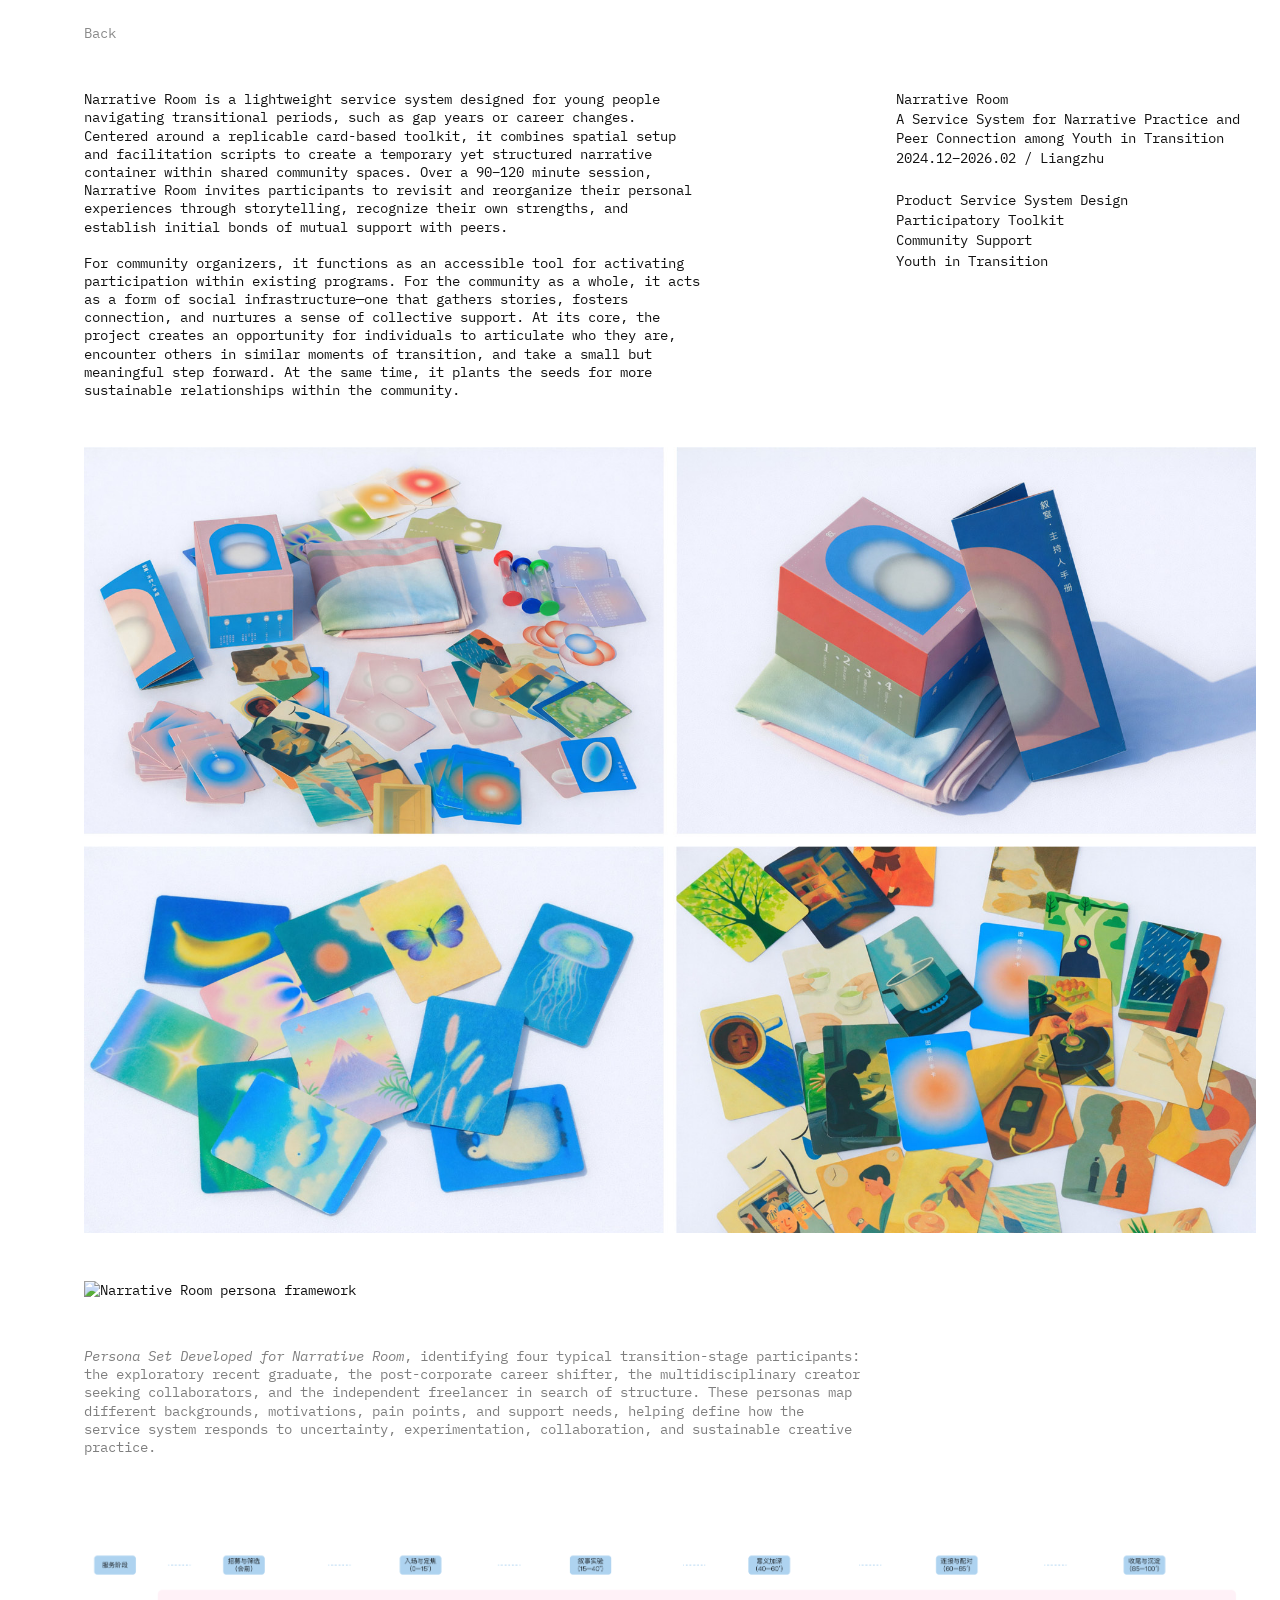
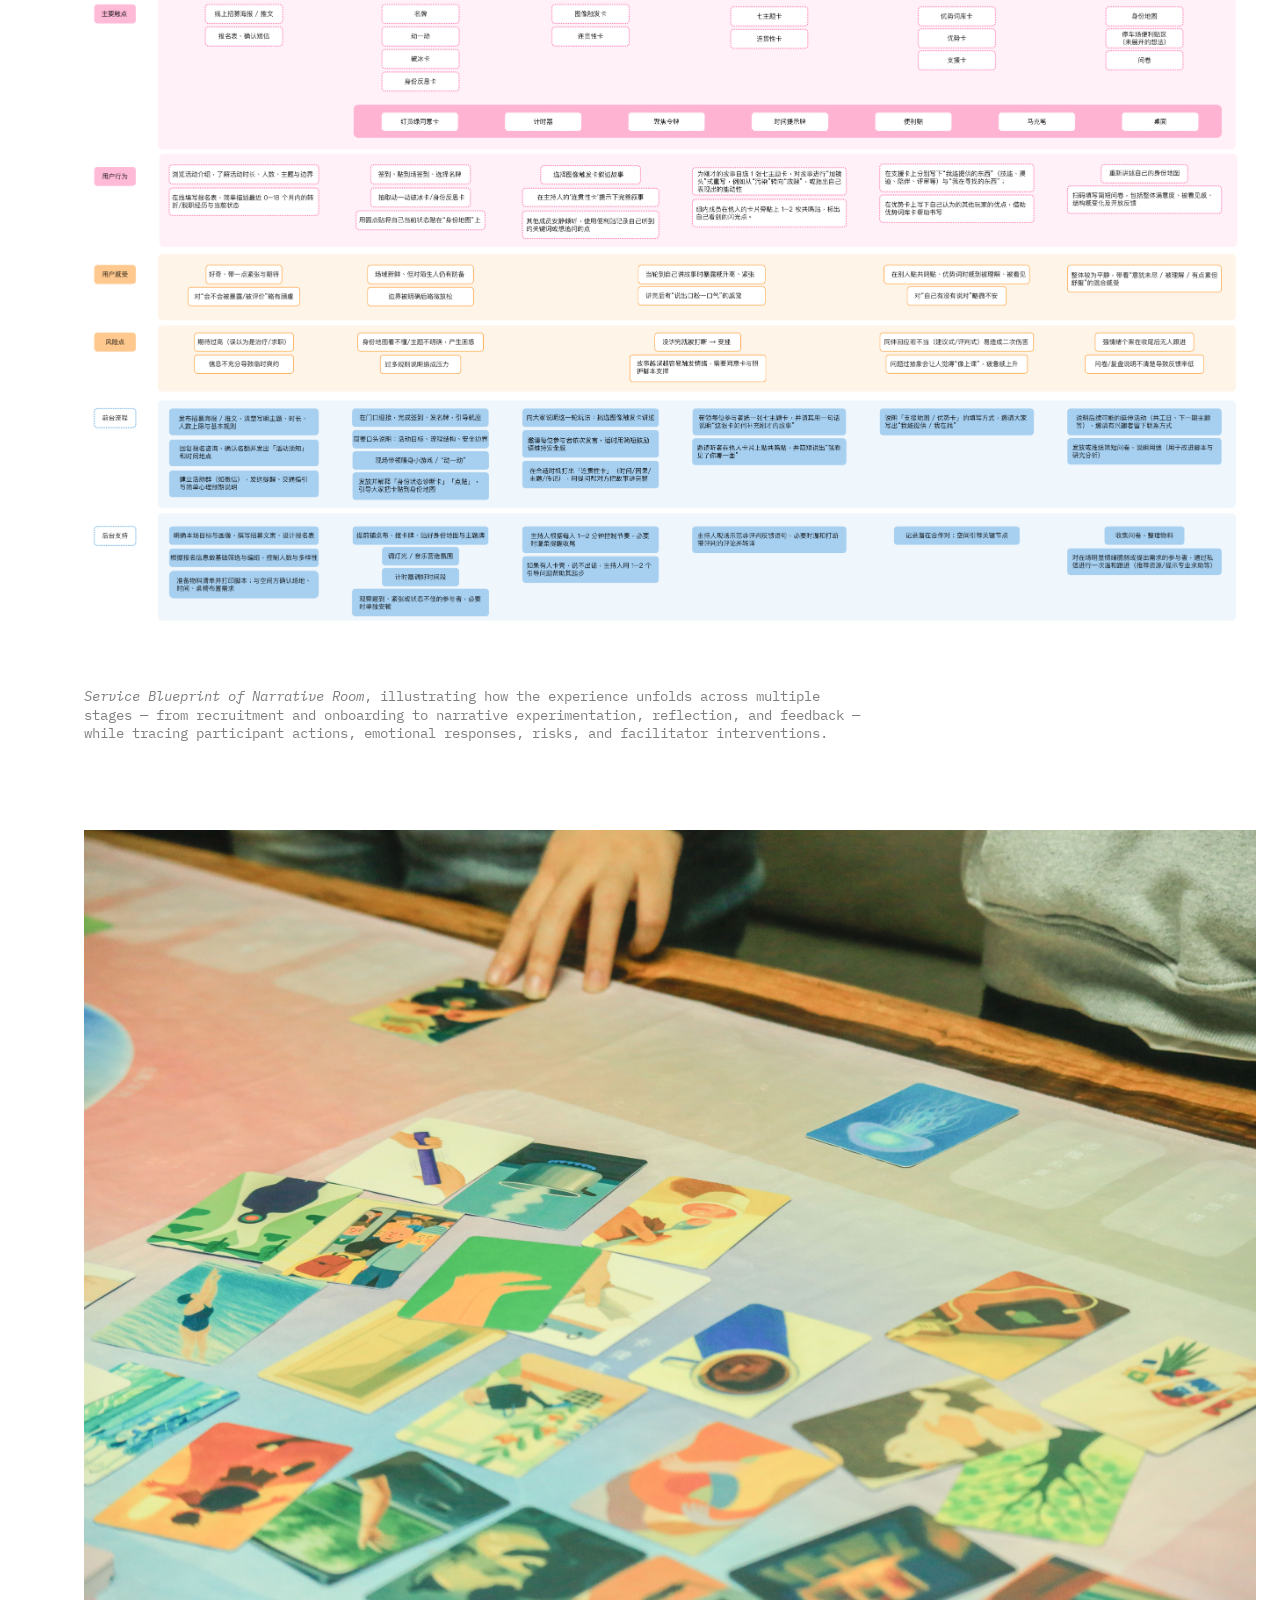
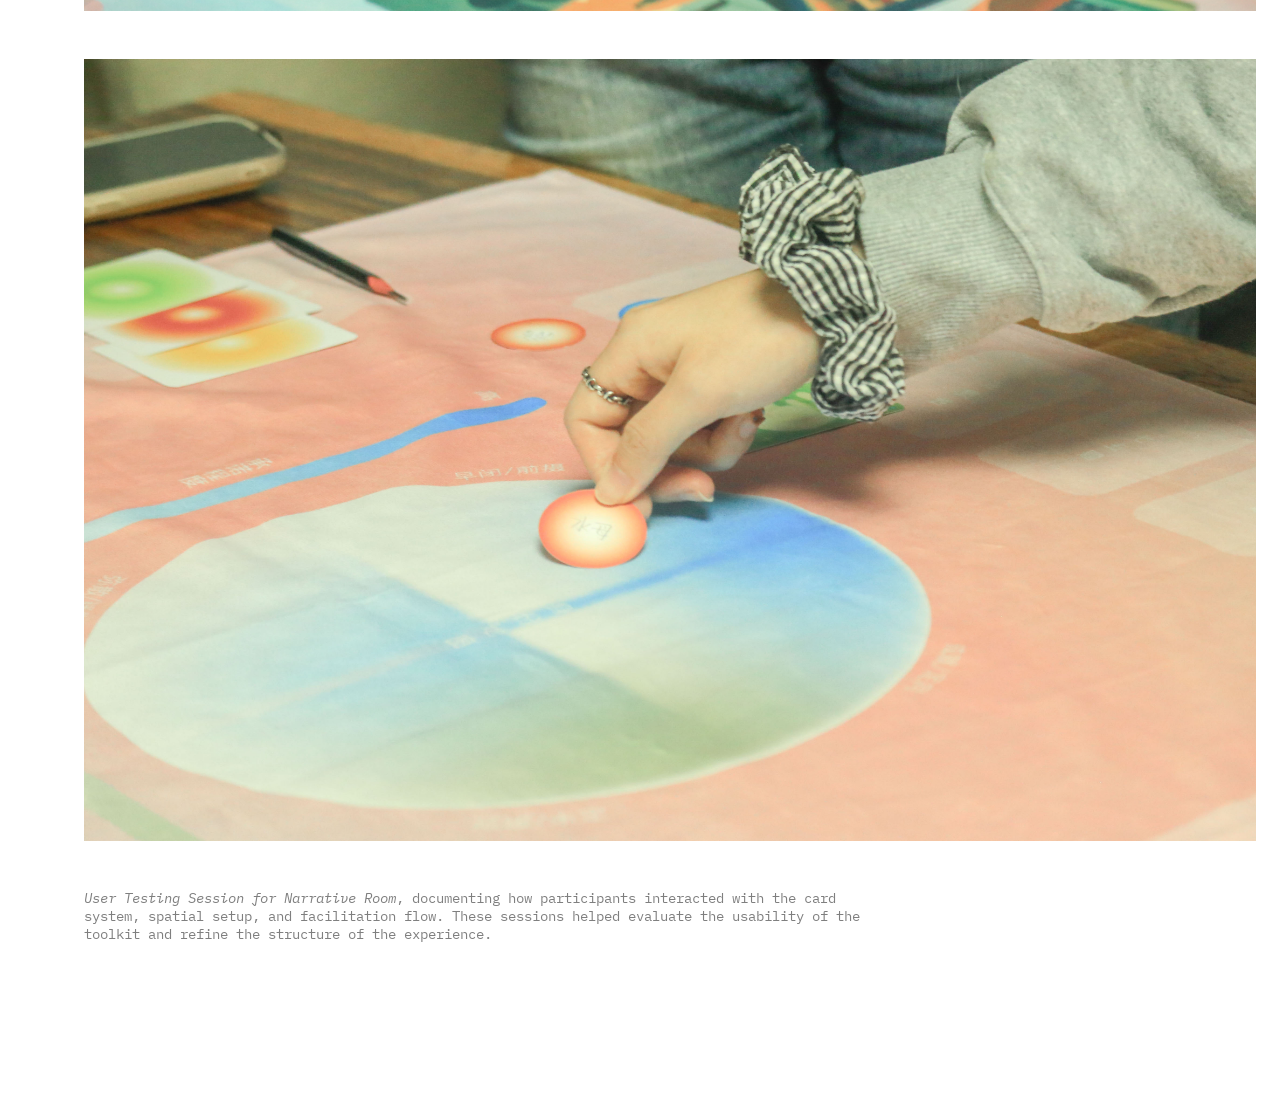
==== narrative-room.html @ d31c628b "Update narrative-room.html" ====
<!doctype html>
<html lang="en">
  <head>
    <meta charset="UTF-8" />
    <meta name="viewport" content="width=device-width, initial-scale=1.0" />
    <title>Narrative Room — Shucen Liu</title>

    <link rel="preconnect" href="https://fonts.googleapis.com" />
    <link rel="preconnect" href="https://fonts.gstatic.com" crossorigin />
    <link
      href="https://fonts.googleapis.com/css2?family=IBM+Plex+Mono:wght@400;500&display=swap"
      rel="stylesheet"
    />

    <link rel="stylesheet" href="styles.css" />
  </head>

  <body class="project-detail-page">
    <main class="detail-layout">
      <header class="detail-header">
        <a class="back-link" href="index.html">Back</a>
      </header>

      <section class="detail-top">
        <div class="detail-intro">
          <p>
            Narrative Room is a lightweight service system designed for young
            people navigating transitional periods, such as gap years or career
            changes. Centered around a replicable card-based toolkit, it
            combines spatial setup and facilitation scripts to create a
            temporary yet structured narrative container within shared community
            spaces. Over a 90–120 minute session, Narrative Room invites
            participants to revisit and reorganize their personal experiences
            through storytelling, recognize their own strengths, and establish
            initial bonds of mutual support with peers.
          </p>

          <p>
            For community organizers, it functions as an accessible tool for
            activating participation within existing programs. For the community
            as a whole, it acts as a form of social infrastructure—one that
            gathers stories, fosters connection, and nurtures a sense of
            collective support. At its core, the project creates an opportunity
            for individuals to articulate who they are, encounter others in
            similar moments of transition, and take a small but meaningful step
            forward. At the same time, it plants the seeds for more sustainable
            relationships within the community.
          </p>
        </div>

        <div class="detail-meta">
          <div class="meta-group">
            <p class="meta-title">Narrative Room</p>
        <p>A Service System for Narrative Practice and Peer Connection among Youth in Transition</p>
            <p>2024.12–2026.02 / Liangzhu</p>
             
          </div>

          <div class="meta-group">
            <p>Product Service System Design</p>
            <p>Participatory Toolkit</p>
             <p>Community Support</p>
            <p>Youth in Transition</p>
           
          </div>

      </section>

      <section class="full-image-block">
        <img
          src="images/narrative-room-card-001.jpg"
          alt="Narrative Room card system framework"
          class="zoomable-image"
        />
      </section>

       <section class="full-image-block">
        <img
          src="images/persona.jpg"
          alt="Narrative Room persona framework"
          class="zoomable-image"
        />
      </section>

      <section class="video-info-row">
        <div class="video-info-description">
          <p>
            <em>Persona Set Developed for Narrative Room</em>, identifying four
            typical transition-stage participants: the exploratory recent
            graduate, the post-corporate career shifter, the multidisciplinary
            creator seeking collaborators, and the independent freelancer in
            search of structure. These personas map different backgrounds,
            motivations, pain points, and support needs, helping define how the
            service system responds to uncertainty, experimentation,
            collaboration, and sustainable creative practice.
          </p>
        </div>
      </section>

      <section class="full-image-block">
        <img
          src="images/service-blue-print.jpg"
          alt="Narrative Room service blueprint"
          class="zoomable-image"
        />
      </section>

      <section class="video-info-row">
        <div class="video-info-description">
          <p>
            <em>Service Blueprint of Narrative Room</em>, illustrating how the
            experience unfolds across multiple stages — from recruitment and
            onboarding to narrative experimentation, reflection, and feedback —
            while tracing participant actions, emotional responses, risks, and
            facilitator interventions.
          </p>
        </div>
      </section>

      <section class="full-image-block">
        <img
          src="images/narrative-room-003.jpg"
          alt="Narrative Room user testing session"
          class="zoomable-image"
        />
      </section>

      <section class="full-image-block">
        <img
          src="images/narrative-room-004.jpg"
          alt="Narrative Room user testing documentation"
          class="zoomable-image"
        />
      </section>

      <section class="video-info-row">
        <div class="video-info-description">
          <p>
            <em>User Testing Session for Narrative Room</em>, documenting how
            participants interacted with the card system, spatial setup, and
            facilitation flow. These sessions helped evaluate the usability of
            the toolkit and refine the structure of the experience.
          </p>
        </div>
        </section>
    </main>
  <div class="lightbox" id="lightbox">
  <button class="lightbox-close" id="lightbox-close" aria-label="Close image">Close</button>

  <button class="lightbox-nav lightbox-prev" id="lightbox-prev" aria-label="Previous image">‹</button>

  <img class="lightbox-image" id="lightbox-image" src="" alt="" />

  <button class="lightbox-nav lightbox-next" id="lightbox-next" aria-label="Next image">›</button>
</div>
   <script>
  const lightbox = document.getElementById("lightbox");
  const lightboxImage = document.getElementById("lightbox-image");
  const lightboxClose = document.getElementById("lightbox-close");
  const lightboxPrev = document.getElementById("lightbox-prev");
  const lightboxNext = document.getElementById("lightbox-next");
  const zoomableImages = Array.from(document.querySelectorAll(".zoomable-image"));

  let currentImageIndex = 0;

  function showLightboxImage(index) {
    if (!zoomableImages.length) return;

    currentImageIndex = index;
    const img = zoomableImages[currentImageIndex];

    lightboxImage.src = img.src;
    lightboxImage.alt = img.alt || "";
    lightbox.classList.add("active");
  }

  function showNextImage() {
    if (!zoomableImages.length) return;
    currentImageIndex = (currentImageIndex + 1) % zoomableImages.length;
    showLightboxImage(currentImageIndex);
  }

  function showPrevImage() {
    if (!zoomableImages.length) return;
    currentImageIndex =
      (currentImageIndex - 1 + zoomableImages.length) % zoomableImages.length;
    showLightboxImage(currentImageIndex);
  }

  function closeLightbox() {
    lightbox.classList.remove("active");
    lightboxImage.src = "";
    lightboxImage.alt = "";
  }

  zoomableImages.forEach((img, index) => {
    img.addEventListener("click", () => {
      showLightboxImage(index);
    });
  });

  lightboxClose?.addEventListener("click", closeLightbox);
  lightboxNext?.addEventListener("click", showNextImage);
  lightboxPrev?.addEventListener("click", showPrevImage);

  lightbox?.addEventListener("click", (e) => {
    if (e.target === lightbox) {
      closeLightbox();
    }
  });

  document.addEventListener("keydown", (e) => {
    if (!lightbox.classList.contains("active")) return;

    if (e.key === "Escape") {
      closeLightbox();
    }

    if (e.key === "ArrowRight") {
      showNextImage();
    }

    if (e.key === "ArrowLeft") {
      showPrevImage();
    }
  });
</script>
  </body>
</html>
---- styles.css ----
* {
  box-sizing: border-box;
  margin: 0;
  padding: 0;
}

html {
  scroll-behavior: smooth;
}

body {
  font-family: "IBM Plex Mono", monospace;
  background: #ffffff;
  color: #111111;
  line-height: 1.3;
  font-size: 14px;
}

/* 整体两列 */
.layout {
  display: grid;
  grid-template-columns: 240px 1fr;
  min-height: 100vh;
}

/* 左侧 index */
.sidebar {
  padding: 24px 20px 20px 24px;
}

.sidebar-inner {
  position: sticky;
  top: 24px;
  min-height: calc(100vh - 48px);
  display: flex;
  flex-direction: column;
}

.index-title {
  margin-bottom: 18px;
}

.index-nav {
  display: flex;
  flex-direction: column;
  gap: 2px;
}

.index-nav a {
  display: grid;
  grid-template-columns: 48px 1fr;
  text-decoration: none;
  color: #111111;
}

.index-nav a:hover {
  opacity: 0.45;
}

.sidebar-footer {
  margin-top: auto;
  display: flex;
  gap: 16px;
}

/* 右侧内容区 */
.content {
  padding: 24px 24px 80px 0;
}

/* 让内容整体靠右 */
.content-inner {
  width: 100%;
  max-width: 820px;
  margin-left: auto;
  display: flex;
  flex-direction: column;
  align-items: flex-end;
}

/* 顶部个人简介 */
.intro {
  width: 100%;
  max-width: 772px;
  margin-left: auto;
  padding-bottom: 120px;
}

.intro-main {
  width: 100%;
  max-width: 620px;
  margin-left: 120px;
  display: flex;
  flex-direction: column;
  align-items: flex-start;
}

.intro-text {
  width: 100%;
  max-width: 620px;
}

.intro-text p + p {
  margin-top: 12px;
}

.intro-tags {
  display: flex;
  flex-wrap: wrap;
  gap: 28px;
  margin-top: 18px;
  max-width: 700px;
}

.intro-tags span {
  display: inline-block;
  white-space: nowrap;
}

.profile {
  display: flex;
  flex-direction: column;
  align-items: flex-start;
  gap: 4px;
  margin-top: 64px;
}

.profile-title {
  margin-bottom: 6px;
}

.profile a {
  color: #111111;
  text-decoration: none;
}

.profile a:hover {
  opacity: 0.45;
}

/* 项目区 */
.project {
width: 100%;
padding-bottom: 120px;
display: flex;
justify-content: flex-end;
}
.project-body,
.project-image,
.project-gallery {
  width: 100%;
}
.project-image img,
.gallery-track img {
  display: block;
  width: 100%;
  height: auto;
  display:block;
}
.project-row {
width: 100%;
max-width: 772px;
  display: grid;
  grid-template-columns: 72px 1fr;
  column-gap: 48px;
  align-items: start;
}

.project-no {
  padding-top: 2px;
}

.project-body {
  width: 100%;
  max-width: 700px;
}

.project-meta {
  display: grid;
  grid-template-columns: minmax(0, 1fr) 220px;
  gap: 24px;
  margin-bottom: 18px;
  align-items: start;
}

.meta-right p {
  margin-bottom: 2px;
}

.project-text {
  max-width: 700px;
  margin-bottom: 20px;
}

.project-links{
  margin-top: 6px;
  }

.project-image img {
  display: block;
  width: 100%;
  height: auto;
}
.meta-left h2 a,
.meta-left h2 a:visited,
.meta-left h2 a:active {
  color: #8a8a8a;
  text-decoration: none;
  font-size: 14px;
  font-weight: 400;
}

.meta-left h2 a:hover {
  opacity: 0.6;
}
}



/* 响应式 */
@media (max-width: 900px) {
  .layout {
    grid-template-columns: 1fr;
  }

  .sidebar {
    padding: 20px 20px 0 20px;
  }

  .sidebar-inner {
    position: static;
    min-height: auto;
  }

  .sidebar-footer {
    margin-top: 24px;
    margin-bottom: 24px;
  }

  .content {
    padding: 0 20px 60px 20px;
  }

  .content-inner {
    width: 100%;
  }

  .intro {
    max-width: 100%;
    padding-left: 0;
  }

  .intro-main {
    max-width: 100%;
    margin-left: 0;
  }

  .project-row {
    grid-template-columns: 1fr;
    row-gap: 16px;
  }

  .project-meta {
    grid-template-columns: 1fr;
    gap: 18px;
  }

  .project {
    padding-bottom: 80px;
  }
}
.project-gallery {
  position: relative;
  width: 100%;
}

.gallery-track {
  display: flex;
  gap: 0;
  overflow-x: auto;
  scroll-snap-type: x mandatory;
  scroll-behavior: smooth;
  scrollbar-width: none;
}

.gallery-track::-webkit-scrollbar {
  display: none;
}

.gallery-track img {
  flex: 0 0 100%;
  width: 100%;
  height: auto;
  display: block;
  scroll-snap-align: start;
}

/* --- 极简悬停箭头更新 --- */

.project-gallery {
    position: relative;
    cursor: pointer;
    overflow: visible; /* 允许箭头微调位置 */
}

.gallery-track {
  display: flex;
  gap: 0;
  overflow-x: auto;
  scroll-snap-type: x mandatory;
  scroll-behavior: smooth;
  scrollbar-width: none;
}

.gallery-track img {
  flex: 0 0 100%;
  width: 100%;
  height: auto;
  display: block;
  scroll-snap-align: start;
}
.gallery-btn {
    position: absolute;
    top: 50%;
    transform: translateY(-50%);
    z-index: 10;
    background: none;
    border: none;
    color: #ffffff; /* 箭头颜色 */
    font-family: "IBM Plex Mono", monospace;
    font-size: 24px;
    font-weight: 300;
    text-shadow: 0 0 8px rgba(0,0,0,0.5); /* 增加阴影确保在浅色图上可见 */
    
    /* 初始状态：完全透明 */
    opacity: 0;
    transition: opacity 0.3s ease;
    padding: 60px 20px; /* 增加鼠标点击触发的热区 */
    cursor: pointer;
}

/* 鼠标移动到图片上方时显示 */
.project-gallery:hover .gallery-btn {
    opacity: 1;
}

.gallery-btn.prev {
    left: 15px; /* 靠近图片左边缘 */
}

.gallery-btn.next {
    right: 15px; /* 靠近图片右边缘 */
}

.gallery-btn:hover {
    color: rgba(255, 255, 255, 0.6); /* 悬停在箭头本身时变淡提示 */
}

/* =========================
   Detail page
========================= */

.project-detail-page {
  background: #ffffff;
  color: #111111;
  font-family: "IBM Plex Mono", monospace;
  font-size: 14px;
  line-height: 1.3;
}

.detail-layout {
  width: 100%;
  max-width: 1220px;
  margin-left: auto;
  padding: 24px 24px 80px 24px;
}

.detail-header {
  margin-bottom: 48px;
}

.back-link,
.back-link:visited,
.back-link:active {
  color: #8a8a8a;
  text-decoration: none;
}

.back-link:hover {
  opacity: 0.6;
}

.detail-top {
  display: grid;
  grid-template-columns: minmax(0, 1fr) 360px;
  gap: 48px;
  align-items: start;
  margin-bottom: 48px;
}

.detail-intro {
  max-width: 620px;
}

.detail-intro p + p {
  margin-top: 18px;
}

.detail-meta {
  display: flex;
  flex-direction: column;
  gap: 22px;
}

.meta-group p {
  margin-bottom: 2px;
}

.meta-title {
  margin-bottom: 10px;
}

.detail-image-block {
  width: 100%;
  margin-bottom: 48px;
}

.detail-image-block img {
  display: block;
  width: 100%;
  height: auto;
}

.detail-text-columns {
  display: grid;
  grid-template-columns: 1fr 1fr;
  gap: 48px;
  align-items: start;
}

.detail-column {
  max-width: 520px;
}

.detail-column p + p {
  margin-top: 18px;
}

/* responsive */
@media (max-width: 900px) {
  .detail-layout {
    padding: 20px 20px 60px 20px;
  }

  .detail-top {
    grid-template-columns: 1fr;
    gap: 32px;
    margin-bottom: 36px;
  }

  .detail-intro,
  .detail-column {
    max-width: 100%;
  }

  .detail-text-columns {
    grid-template-columns: 1fr;
    gap: 24px;
  }

  .detail-image-block {
    margin-bottom: 36px;
  }
}

.detail-video-block {
  width: 100%;
  margin-bottom: 48px;
}

.video-thumb {
  position: relative;
  display: block;
  width: 100%;
  text-decoration: none;
  overflow: hidden;
}

.video-thumb img {
  display: block;
  width: 100%;
  height: auto;
}

.video-overlay {
  position: absolute;
  inset: 0;
  display: flex;
  align-items: center;
  justify-content: center;
  pointer-events: none;
}
 /* 默认隐藏 */
.video-play-icon {
  width: 0;
  height: 0;
  border-top: 12px solid transparent;
  border-bottom: 12px solid transparent;
  border-left: 18px solid rgba(255, 255, 255, 0.92);
  opacity: 0;
  transition: opacity 0.2s ease;
  filter: drop-shadow(0 0 6px rgba(0, 0, 0, 0.35));
}

.video-thumb:hover .video-play-icon {
  opacity: 1;
}
.detail-layout {
  width: 100%;
  max-width: 1220px;
  margin-left: auto;
  padding: 24px 24px 80px 24px;
}

.full-image-block {
  width: 100%;
  max-width: 100%;
  margin: 48px 0;
  overflow: hidden;
}

.full-image-block img {
  display: block;
  width: 100%;
  height: auto;
}
.detail-video-block {
  width: 100%;
  margin: 72px 0 0 0;
}

.video-info-row {
  width: 100%;
  margin: 28px 0 88px 0;
  display: grid;
  grid-template-columns: minmax(0, 1fr) 360px;
  gap: 32px;
  align-items: start;
  color: #7f7f7f;
}

.video-info-description p,
.video-info-credits p {
  margin: 0;
}

.video-info-credits {
  display: flex;
  flex-direction: column;
  gap: 4px;
}
.video-info-credits p {
  margin: 0;
}

@media (max-width: 900px) {
  .video-info-row {
    grid-template-columns: 1fr;
    gap: 16px;
    margin: 12px 0 56px 0;
  }
}

  .video-credits span {
    min-width: 0;
    margin-right: 8px;
  }
}
.detail-text-columns {
  display: grid;
  grid-template-columns: 1fr 1fr;
  gap: 48px;
  align-items: start;
  margin-top: 32px;
}
.member-name {
  color: #8a8a8a;
}

.zoomable-image {
  cursor: zoom-in;
  transition: opacity 0.2s ease;
}

.zoomable-image:hover {
  opacity: 0.92;
}

.lightbox {
  position: fixed;
  inset: 0;
  background: rgba(255, 255, 255, 0.94);
  display: none;
  align-items: center;
  justify-content: center;
  padding: 24px;
  z-index: 9999;
}

.lightbox.active {
  display: flex;
}

.lightbox-image {
  max-width: 88vw;
  max-height: 88vh;
  width: auto;
  height: auto;
  display: block;
}

.lightbox-close {
  position: absolute;
  top: 16px;
  right: 18px;
  border: none;
  background: none;
  color: #8a8a8a;
  font-family: "IBM Plex Mono", monospace;
  font-size: 14px;
  line-height: 1;
  cursor: pointer;
  padding: 0;
}

.lightbox-close:hover {
  opacity: 0.45;
}

.lightbox-nav {
  position: absolute;
  top: 50%;
  transform: translateY(-50%);
  border: none;
  background: none;
  color: #8a8a8a;
  font-family: "IBM Plex Mono", monospace;
  font-size: 28px;
  line-height: 1;
  cursor: pointer;
  padding: 8px 10px;
}

.lightbox-nav:hover {
  opacity: 0.45;
}

.lightbox-prev {
  left: 18px;
}

.lightbox-next {
  right: 18px;
}

@media (max-width: 900px) {
  .lightbox-image {
    max-width: 92vw;
    max-height: 84vh;
  }

  .lightbox-nav {
    font-size: 22px;
  }
}
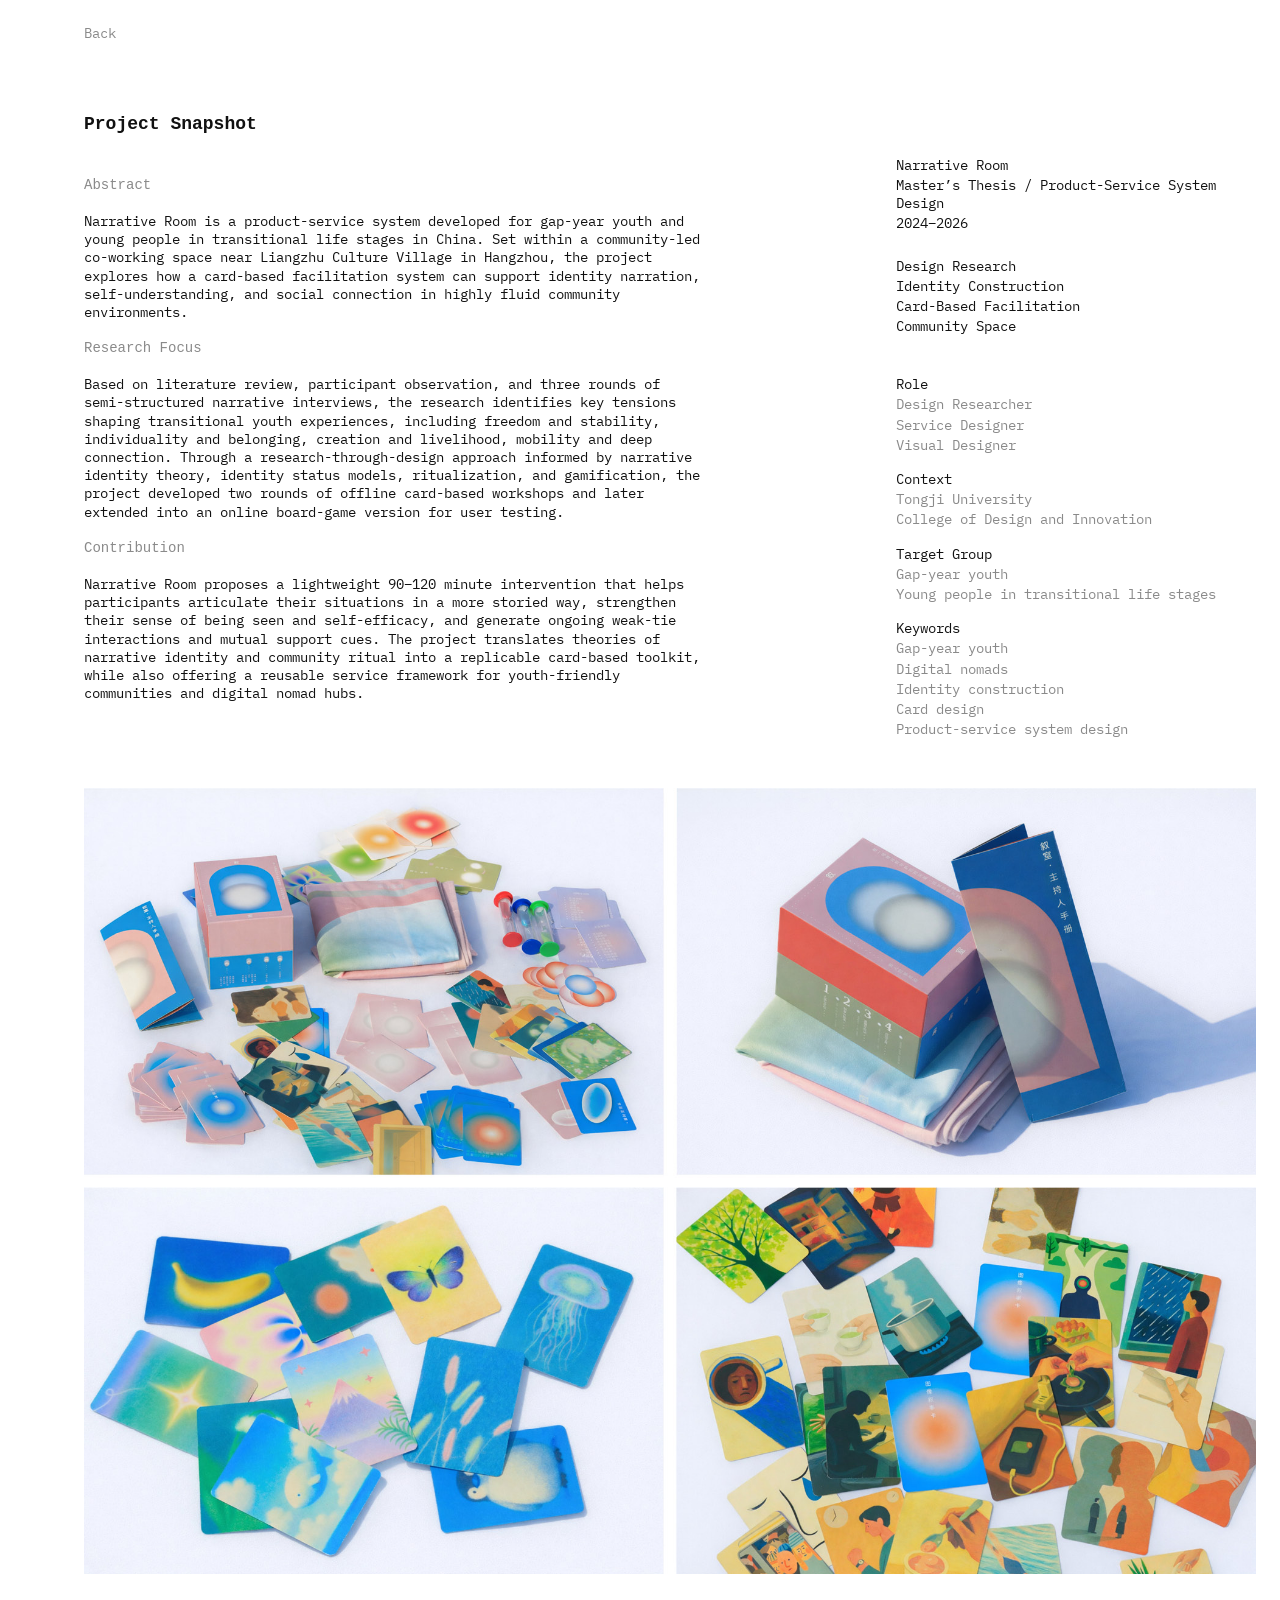
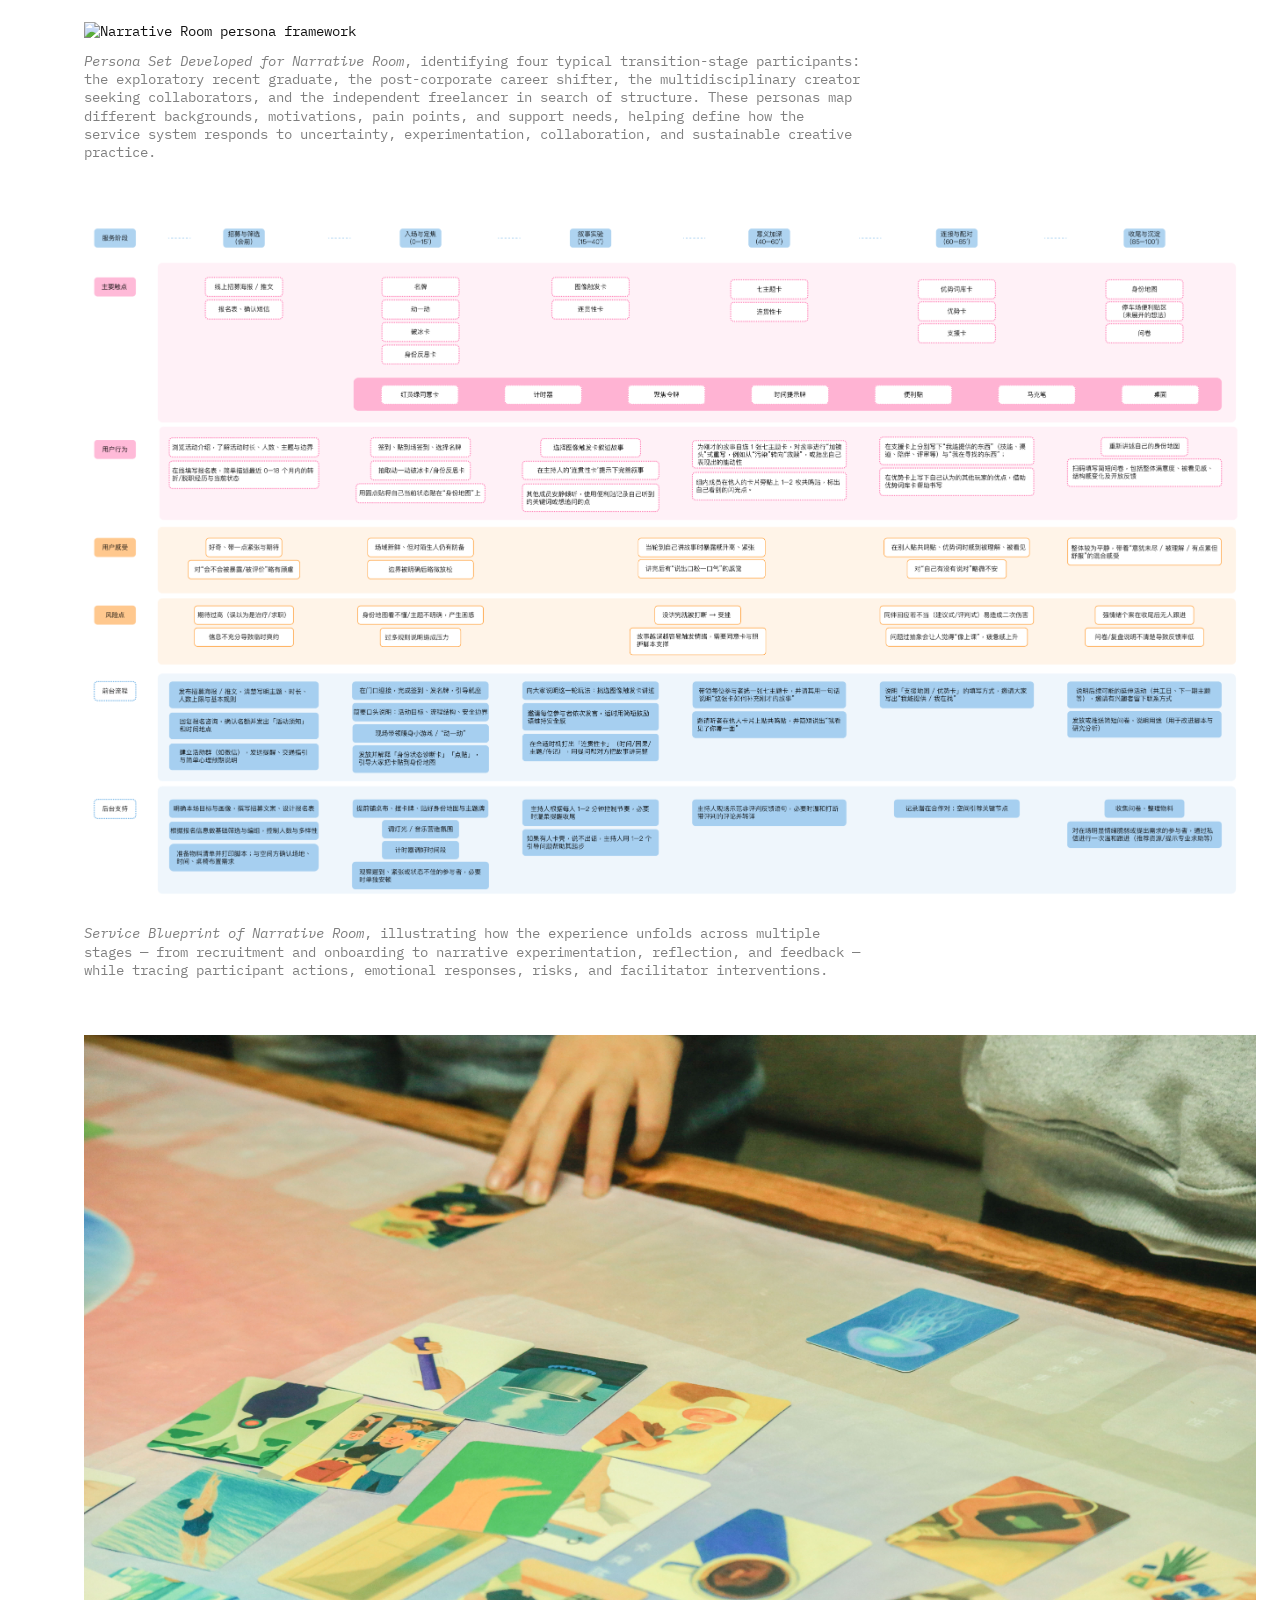
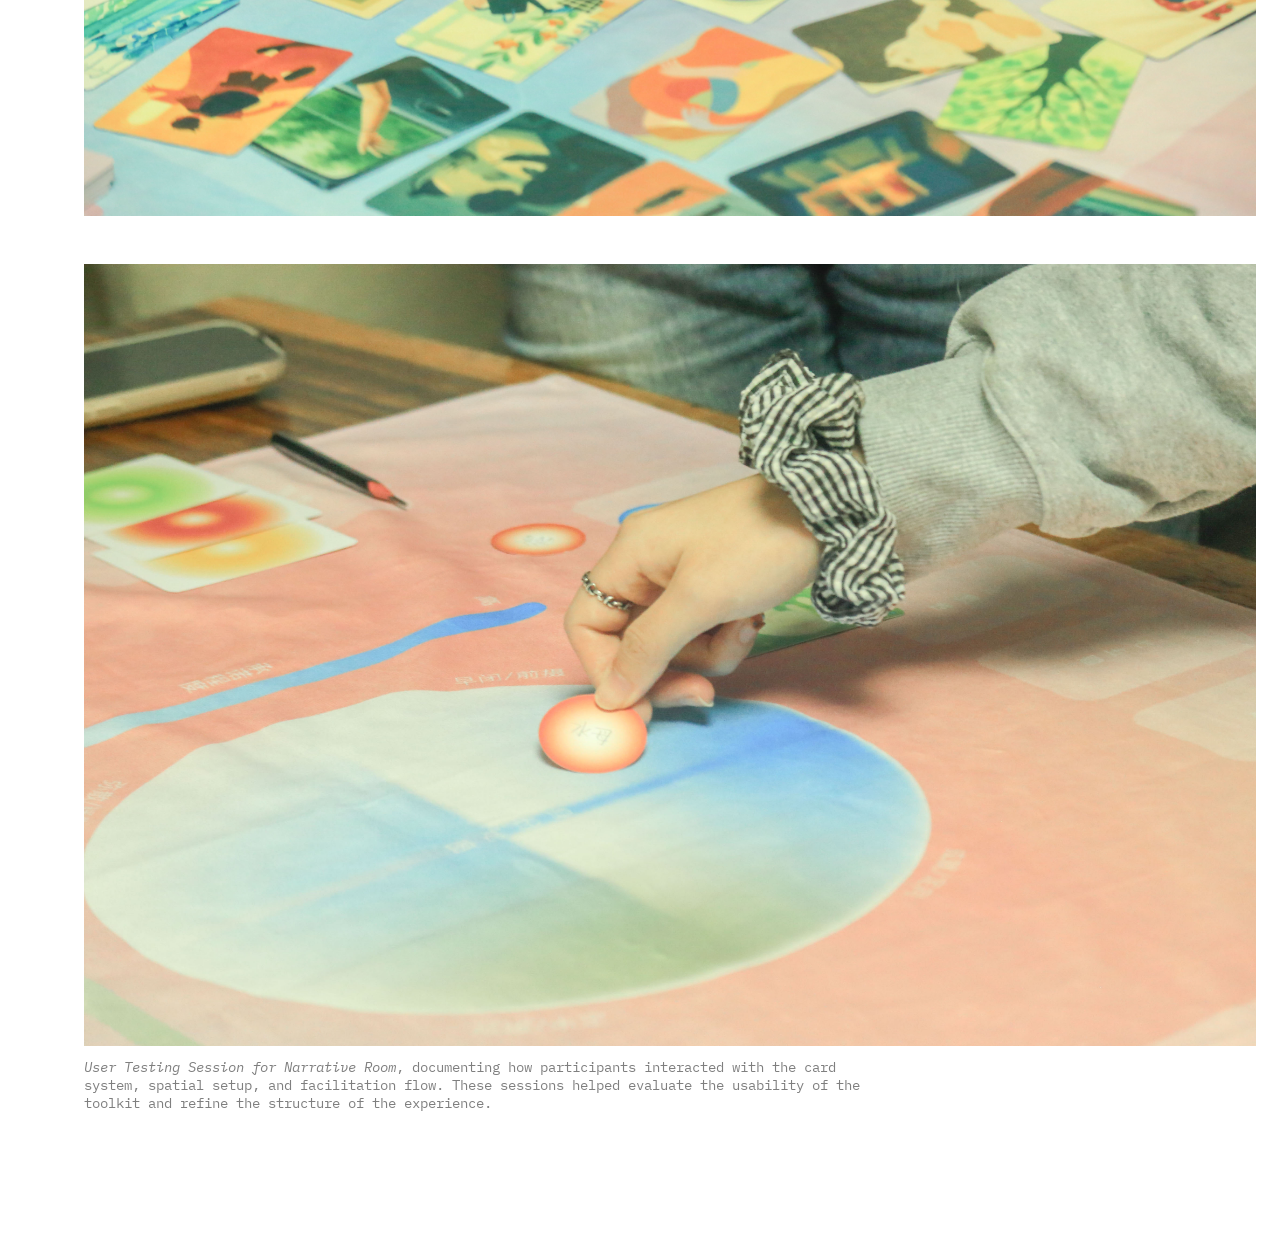
==== commit 553419f3: "Update narrative-room.html" ====
--- a/narrative-room.html
+++ b/narrative-room.html
@@ -20,51 +20,81 @@
       <header class="detail-header">
         <a class="back-link" href="index.html">Back</a>
       </header>
-
-      <section class="detail-top">
-        <div class="detail-intro">
-          <p>
-            Narrative Room is a lightweight service system designed for young
-            people navigating transitional periods, such as gap years or career
-            changes. Centered around a replicable card-based toolkit, it
-            combines spatial setup and facilitation scripts to create a
-            temporary yet structured narrative container within shared community
-            spaces. Over a 90–120 minute session, Narrative Room invites
-            participants to revisit and reorganize their personal experiences
-            through storytelling, recognize their own strengths, and establish
-            initial bonds of mutual support with peers.
-          </p>
-
-          <p>
-            For community organizers, it functions as an accessible tool for
-            activating participation within existing programs. For the community
-            as a whole, it acts as a form of social infrastructure—one that
-            gathers stories, fosters connection, and nurtures a sense of
-            collective support. At its core, the project creates an opportunity
-            for individuals to articulate who they are, encounter others in
-            similar moments of transition, and take a small but meaningful step
-            forward. At the same time, it plants the seeds for more sustainable
-            relationships within the community.
-          </p>
-        </div>
-
-        <div class="detail-meta">
-          <div class="meta-group">
-            <p class="meta-title">Narrative Room</p>
-        <p>A Service System for Narrative Practice and Peer Connection among Youth in Transition</p>
-            <p>2024.12–2026.02 / Liangzhu</p>
-             
-          </div>
-
-          <div class="meta-group">
-            <p>Product Service System Design</p>
-            <p>Participatory Toolkit</p>
-             <p>Community Support</p>
-            <p>Youth in Transition</p>
-           
-          </div>
-
-      </section>
+  <p class="section-title"> Project Snapshot</p>
+<section class="detail-top">
+  <div class="detail-intro">
+    <p class="intro-heading">Abstract</p>
+    <p>
+      Narrative Room is a product-service system developed for gap-year youth
+      and young people in transitional life stages in China. Set within a
+      community-led co-working space near Liangzhu Culture Village in Hangzhou,
+      the project explores how a card-based facilitation system can support
+      identity narration, self-understanding, and social connection in highly
+      fluid community environments.
+    </p>
+
+    <p class="intro-heading">Research Focus</p>
+    <p>
+      Based on literature review, participant observation, and three rounds of
+      semi-structured narrative interviews, the research identifies key tensions
+      shaping transitional youth experiences, including freedom and stability,
+      individuality and belonging, creation and livelihood, mobility and deep
+      connection. Through a research-through-design approach informed by
+      narrative identity theory, identity status models, ritualization, and
+      gamification, the project developed two rounds of offline card-based
+      workshops and later extended into an online board-game version for user
+      testing.
+    </p>
+
+    <p class="intro-heading">Contribution</p>
+    <p>
+      Narrative Room proposes a lightweight 90–120 minute intervention that
+      helps participants articulate their situations in a more storied way,
+      strengthen their sense of being seen and self-efficacy, and generate
+      ongoing weak-tie interactions and mutual support cues. The project
+      translates theories of narrative identity and community ritual into a
+      replicable card-based toolkit, while also offering a reusable service
+      framework for youth-friendly communities and digital nomad hubs.
+    </p>
+  </div>
+
+  <div class="detail-meta">
+    <div class="meta-group">
+      <p class="meta-title">Narrative Room</p>
+      <p>Master’s Thesis / Product-Service System Design</p>
+      <p>2024–2026</p>
+    </div>
+
+    <div class="meta-group">
+      <p>Design Research</p>
+      <p>Identity Construction</p>
+      <p>Card-Based Facilitation</p>
+      <p>Community Space</p>
+    </div>
+
+    <div class="meta-group">
+      <p class="meta-label">Role</p>
+      <p><span class="member-name">Design Researcher</span></p>
+      <p><span class="member-name">Service Designer</span></p>
+      <p><span class="member-name">Visual Designer</span></p>
+
+      <p class="meta-label">Context</p>
+      <p><span class="member-name">Tongji University</span></p>
+      <p><span class="member-name">College of Design and Innovation</span></p>
+
+      <p class="meta-label">Target Group</p>
+      <p><span class="member-name">Gap-year youth</span></p>
+      <p><span class="member-name">Young people in transitional life stages</span></p>
+
+      <p class="meta-label">Keywords</p>
+      <p><span class="member-name">Gap-year youth</span></p>
+      <p><span class="member-name">Digital nomads</span></p>
+      <p><span class="member-name">Identity construction</span></p>
+      <p><span class="member-name">Card design</span></p>
+      <p><span class="member-name">Product-service system design</span></p>
+    </div>
+  </div>
+</section>
 
       <section class="full-image-block">
         <img
--- a/styles.css
+++ b/styles.css
@@ -157,6 +157,23 @@
   height: auto;
   display:block;
 }
+.project-image a,
+.gallery-track a {
+  display: block;
+  text-decoration: none;
+}
+
+.gallery-track a {
+  flex: 0 0 100%;
+}
+
+.gallery-track a img,
+.project-image a img {
+  display: block;
+  width: 100%;
+  height: auto;
+}
+
 .project-row {
 width: 100%;
 max-width: 772px;
@@ -201,21 +218,137 @@
   width: 100%;
   height: auto;
 }
+.meta-left h2 {
+  margin: 0;
+  font-size: inherit;
+  font-weight: normal;
+}
+
 .meta-left h2 a,
-.meta-left h2 a:visited,
-.meta-left h2 a:active {
-  color: #8a8a8a;
+.meta-left h2 a:visited {
+  color: #111111;
   text-decoration: none;
+  transition: color 0.2s ease, opacity 0.2s ease;
   font-size: 14px;
   font-weight: 400;
 }
 
-.meta-left h2 a:hover {
+.meta-left h2 a:hover,
+.meta-left h2 a:focus,
+.meta-left h2 a:active {
   opacity: 0.6;
 }
-}
-
-
+
+.meta-right p {
+  color: #8c8c8c;
+}
+.meta-group p {
+  margin-bottom: 2px;
+}
+
+.meta-label {
+  margin-top: 16px;
+  margin-bottom: 6px;
+}
+
+.member-name {
+  color: #8a8a8a;
+}
+.gallery-track a img,
+.project-image a img {
+  transition: opacity 0.2s ease;
+}
+
+.gallery-track a:hover img,
+.project-image a:hover img {
+  opacity: 0.92;
+}
+
+.gallery-track a:active img,
+.project-image a:active img {
+  opacity: 0.7;
+}
+
+.audio-section {
+  width: 100%;
+  max-width: 700px;
+  margin: 32px 0 80px 0;
+}
+
+.audio-block {
+  width: 100%;
+  margin-bottom: 20px;
+}
+
+.audio-block audio {
+  width: 100%;
+  display: block;
+}
+
+.audio-credits {
+  margin-bottom: 56px;
+  color: #777777;
+}
+
+.audio-credits p {
+  margin-bottom: 4px;
+}
+
+.audio-description {
+  margin-bottom: 16px;
+  color: #777777;
+}
+
+.audio-description p {
+  margin: 0;
+}
+
+.audio-description p + p {
+  margin-top: 4px;
+}
+
+.audio-credits-inline {
+  color: #777777;
+}
+
+.audio-credits-inline p {
+  margin: 0;
+}
+.full-image-block {
+  width: 100%;
+  max-width: 100%;
+  margin: 48px 0 0 0;
+  overflow: hidden;
+}
+
+.detail-caption-block {
+  width: 100%;
+  max-width: 100%;
+  margin: 8px 0 56px 0;
+  color: #7f7f7f;
+}
+
+.detail-caption-block p {
+  margin: 0;
+}
+
+.detail-caption-block p + p {
+  margin-top: 6px;
+}
+
+
+.video-file-block {
+  width: 100%;
+  max-width: 100%;
+  margin: 48px 0;
+  overflow: hidden;
+}
+
+.video-file-block video {
+  display: block;
+  width: 100%;
+  height: auto;
+}
 
 /* 响应式 */
 @media (max-width: 900px) {
@@ -254,7 +387,11 @@
     max-width: 100%;
     margin-left: 0;
   }
-
+  
+.intro-heading {
+  color: #8a8a8a;
+  font-weight: 500;
+}
   .project-row {
     grid-template-columns: 1fr;
     row-gap: 16px;
@@ -331,7 +468,7 @@
     font-size: 24px;
     font-weight: 300;
     text-shadow: 0 0 8px rgba(0,0,0,0.5); /* 增加阴影确保在浅色图上可见 */
-    
+
     /* 初始状态：完全透明 */
     opacity: 0;
     transition: opacity 0.3s ease;
@@ -420,6 +557,21 @@
   margin-bottom: 10px;
 }
 
+.detail-intro p + p {
+  margin-top: 18px;
+}
+
+.intro-heading {
+  color: #8a8a8a;
+  font-weight: 500;
+  margin-top: 20px;
+  margin-bottom: 6px;
+}
+
+.intro-heading + p {
+  margin-top: 0;
+}
+
 .detail-image-block {
   width: 100%;
   margin-bottom: 48px;
@@ -444,6 +596,28 @@
 
 .detail-column p + p {
   margin-top: 18px;
+}
+
+.full-image-block {
+  width: 100%;
+  max-width: 100%;
+  margin: 48px 0 0 0;
+  overflow: hidden;
+}
+
+.detail-caption-block {
+  width: 100%;
+  max-width: 100%;
+  margin: 8px 0 56px 0;
+  color: #7f7f7f;
+}
+
+.detail-caption-block p {
+  margin: 0;
+}
+
+.detail-caption-block p + p {
+  margin-top: 6px;
 }
 
 /* responsive */
@@ -571,11 +745,11 @@
   }
 }
 
-  .video-credits span {
-    min-width: 0;
-    margin-right: 8px;
-  }
-}
+.video-credits span {
+  min-width: 0;
+  margin-right: 8px;
+}
+
 .detail-text-columns {
   display: grid;
   grid-template-columns: 1fr 1fr;
@@ -662,6 +836,30 @@
 .lightbox-next {
   right: 18px;
 }
+.guestbook-info {
+  width: 100%;
+  max-width: 700px;
+  margin: 48px 0 32px 0;
+  color: #7f7f7f;
+}
+
+.guestbook-info p {
+  margin: 0;
+}
+
+.guestbook-info p + p {
+  margin-top: 6px;
+}
+
+.guestbook-link a,
+.guestbook-link a:visited {
+  color: #8a8a8a;
+  text-decoration: none;
+}
+
+.guestbook-link a:hover {
+  opacity: 0.6;
+}
 
 @media (max-width: 900px) {
   .lightbox-image {
@@ -673,3 +871,423 @@
     font-size: 22px;
   }
 }
+
+
+
+/* =========================
+   Detail page
+========================= */
+.section-title {
+  width: 100%;
+  margin: 72px 0 20px 0;
+  font-size: 18px;
+  line-height: 1.2;
+  font-weight: 700;
+  color: #111111;
+}
+
+.project-detail-page {
+  background: #ffffff;
+  color: #111111;
+  font-family: "IBM Plex Mono", monospace;
+  font-size: 14px;
+  line-height: 1.3;
+}
+
+.detail-layout {
+  width: 100%;
+  max-width: 1220px;
+  margin-left: auto;
+  padding: 24px 24px 80px 24px;
+}
+
+.detail-header {
+  margin-bottom: 48px;
+}
+
+.back-link,
+.back-link:visited,
+.back-link:active {
+  color: #8a8a8a;
+  text-decoration: none;
+}
+
+.back-link:hover {
+  opacity: 0.6;
+}
+
+.detail-top {
+  display: grid;
+  grid-template-columns: minmax(0, 1fr) 360px;
+  gap: 48px;
+  align-items: start;
+  margin-bottom: 48px;
+}
+
+.detail-intro {
+  max-width: 620px;
+}
+
+.detail-intro p + p {
+  margin-top: 18px;
+}
+
+.intro-heading {
+  color: #8a8a8a;
+  font-weight: 500;
+  margin-top: 20px;
+  margin-bottom: 6px;
+}
+
+.intro-heading + p {
+  margin-top: 0;
+}
+
+.detail-meta {
+  display: flex;
+  flex-direction: column;
+  gap: 22px;
+}
+
+.meta-group p {
+  margin-bottom: 2px;
+}
+
+.meta-title {
+  margin-bottom: 10px;
+}
+
+.meta-label {
+  margin-top: 16px;
+  margin-bottom: 6px;
+}
+
+.member-name {
+  color: #8a8a8a;
+}
+
+/* 大图：与下一段说明之间不要留大空隙 */
+.full-image-block {
+  width: 100%;
+  max-width: 100%;
+  margin: 48px 0 0 0;
+  overflow: hidden;
+}
+
+.full-image-block img {
+  display: block;
+  width: 100%;
+  height: auto;
+}
+
+/* 图片下方说明：贴近上图，和下一组保持距离 */
+.detail-caption-block {
+  width: 100%;
+  max-width: 100%;
+  margin: 8px 0 56px 0;
+  color: #7f7f7f;
+}
+
+.detail-caption-block p {
+  margin: 0;
+}
+
+.detail-caption-block p + p {
+  margin-top: 6px;
+}
+
+/* 本地视频 */
+.video-file-block {
+  width: 100%;
+  max-width: 100%;
+  margin: 48px 0 0 0;
+  overflow: hidden;
+}
+
+.video-file-block video {
+  display: block;
+  width: 100%;
+  height: auto;
+}
+
+/* 外链视频封面 */
+.detail-video-block {
+  width: 100%;
+  margin: 48px 0 0 0;
+}
+
+.video-thumb {
+  position: relative;
+  display: block;
+  width: 100%;
+  text-decoration: none;
+  overflow: hidden;
+}
+
+.video-thumb img {
+  display: block;
+  width: 100%;
+  height: auto;
+}
+
+.video-overlay {
+  position: absolute;
+  inset: 0;
+  display: flex;
+  align-items: center;
+  justify-content: center;
+  pointer-events: none;
+}
+
+.video-play-icon {
+  width: 0;
+  height: 0;
+  border-top: 12px solid transparent;
+  border-bottom: 12px solid transparent;
+  border-left: 18px solid rgba(255, 255, 255, 0.92);
+  opacity: 0;
+  transition: opacity 0.2s ease;
+  filter: drop-shadow(0 0 6px rgba(0, 0, 0, 0.35));
+}
+
+.video-thumb:hover .video-play-icon {
+  opacity: 1;
+}
+
+/* 双栏视频说明 */
+.video-info-row {
+  width: 100%;
+  margin: 12px 0 56px 0;
+  display: grid;
+  grid-template-columns: minmax(0, 1fr) 360px;
+  gap: 32px;
+  align-items: start;
+  color: #7f7f7f;
+}
+
+.video-info-description p,
+.video-info-credits p {
+  margin: 0;
+}
+
+.video-info-description p + p {
+  margin-top: 6px;
+}
+
+.video-info-credits {
+  display: flex;
+  flex-direction: column;
+  gap: 4px;
+}
+
+/* 音频 */
+.audio-section {
+  width: 100%;
+  max-width: 700px;
+  margin: 32px 0 80px 0;
+}
+
+.audio-block {
+  width: 100%;
+  margin-bottom: 20px;
+}
+
+.audio-block audio {
+  width: 100%;
+  display: block;
+}
+
+.audio-description {
+  margin-bottom: 16px;
+  color: #777777;
+}
+
+.audio-description p {
+  margin: 0;
+}
+
+.audio-description p + p {
+  margin-top: 4px;
+}
+
+.audio-credits {
+  color: #777777;
+}
+
+.audio-credits p {
+  margin-bottom: 4px;
+}
+
+/* guestbook */
+.guestbook-info {
+  width: 100%;
+  max-width: 700px;
+  margin: 48px 0 32px 0;
+  color: #7f7f7f;
+}
+
+.guestbook-info p {
+  margin: 0;
+}
+
+.guestbook-info p + p {
+  margin-top: 6px;
+}
+
+.guestbook-link a,
+.guestbook-link a:visited {
+  color: #8a8a8a;
+  text-decoration: none;
+}
+
+.guestbook-link a:hover {
+  opacity: 0.6;
+}
+.artists-section {
+  width: 100%;
+  max-width: 700px;
+  margin: 24px 0 80px 0;
+}
+
+.artist-entry {
+  margin-bottom: 48px;
+  color: #7f7f7f;
+}
+
+.artist-entry p {
+  margin: 0;
+}
+
+.artist-entry p + p {
+  margin-top: 6px;
+}
+
+.artist-name {
+  color: #111111;
+  font-weight: 500;
+  margin-bottom: 10px;
+}
+
+.work-title {
+  margin-top: 14px;
+  color: #111111;
+}
+
+.artists-section a,
+.artists-section a:visited {
+  color: #8a8a8a;
+  text-decoration: none;
+}
+
+.artists-section a:hover {
+  opacity: 0.6;
+}
+
+/* 放大查看 */
+.zoomable-image {
+  cursor: zoom-in;
+  transition: opacity 0.2s ease;
+}
+
+.zoomable-image:hover {
+  opacity: 0.92;
+}
+
+.lightbox {
+  position: fixed;
+  inset: 0;
+  background: rgba(255, 255, 255, 0.94);
+  display: none;
+  align-items: center;
+  justify-content: center;
+  padding: 24px;
+  z-index: 9999;
+}
+
+.lightbox.active {
+  display: flex;
+}
+
+.lightbox-image {
+  max-width: 88vw;
+  max-height: 88vh;
+  width: auto;
+  height: auto;
+  display: block;
+}
+
+.lightbox-close {
+  position: absolute;
+  top: 16px;
+  right: 18px;
+  border: none;
+  background: none;
+  color: #8a8a8a;
+  font-family: "IBM Plex Mono", monospace;
+  font-size: 14px;
+  line-height: 1;
+  cursor: pointer;
+  padding: 0;
+}
+
+.lightbox-close:hover {
+  opacity: 0.45;
+}
+
+.lightbox-nav {
+  position: absolute;
+  top: 50%;
+  transform: translateY(-50%);
+  border: none;
+  background: none;
+  color: #8a8a8a;
+  font-family: "IBM Plex Mono", monospace;
+  font-size: 28px;
+  line-height: 1;
+  cursor: pointer;
+  padding: 8px 10px;
+}
+
+.lightbox-nav:hover {
+  opacity: 0.45;
+}
+
+.lightbox-prev {
+  left: 18px;
+}
+
+.lightbox-next {
+  right: 18px;
+}
+
+/* responsive */
+@media (max-width: 900px) {
+  .detail-layout {
+    padding: 20px 20px 60px 20px;
+  }
+
+  .detail-top {
+    grid-template-columns: 1fr;
+    gap: 32px;
+    margin-bottom: 36px;
+  }
+
+  .detail-intro {
+    max-width: 100%;
+  }
+
+  .video-info-row {
+    grid-template-columns: 1fr;
+    gap: 16px;
+    margin: 12px 0 56px 0;
+  }
+
+  .lightbox-image {
+    max-width: 92vw;
+    max-height: 84vh;
+  }
+
+  .lightbox-nav {
+    font-size: 22px;
+  }
+}
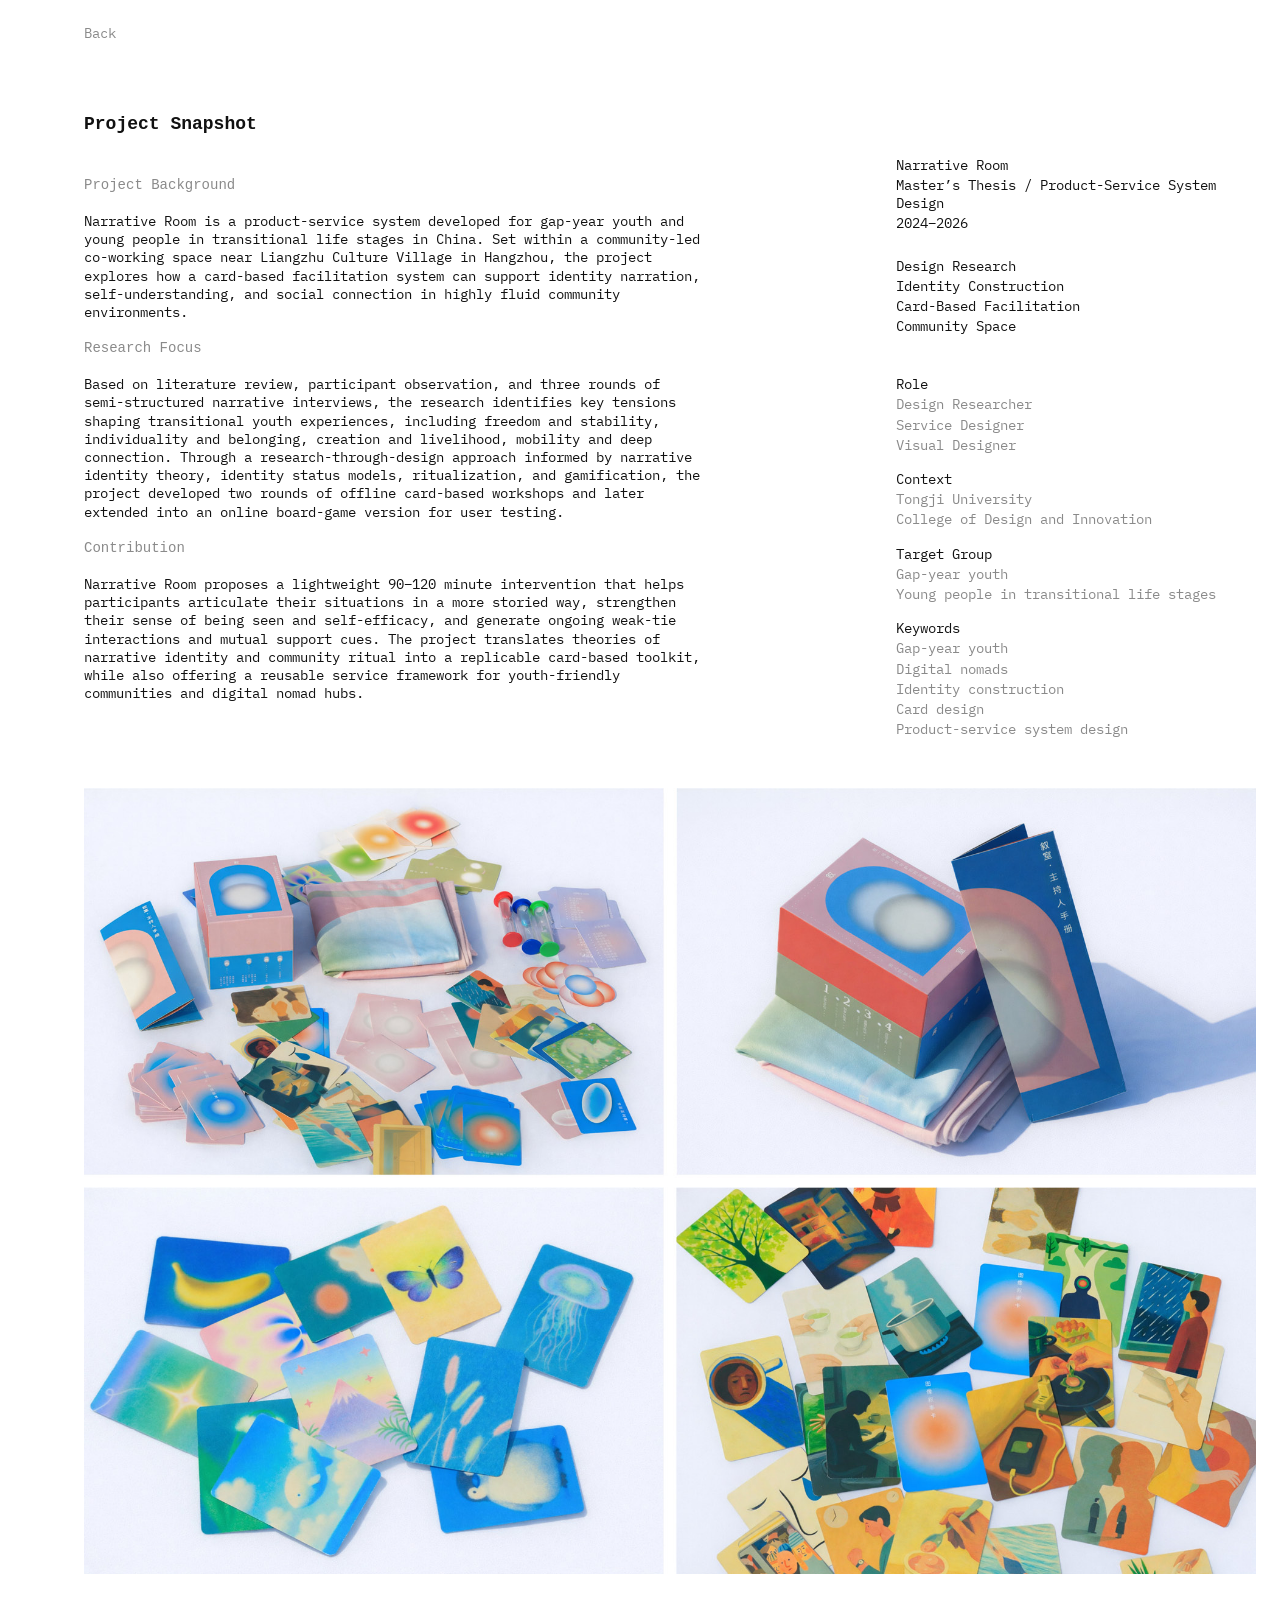
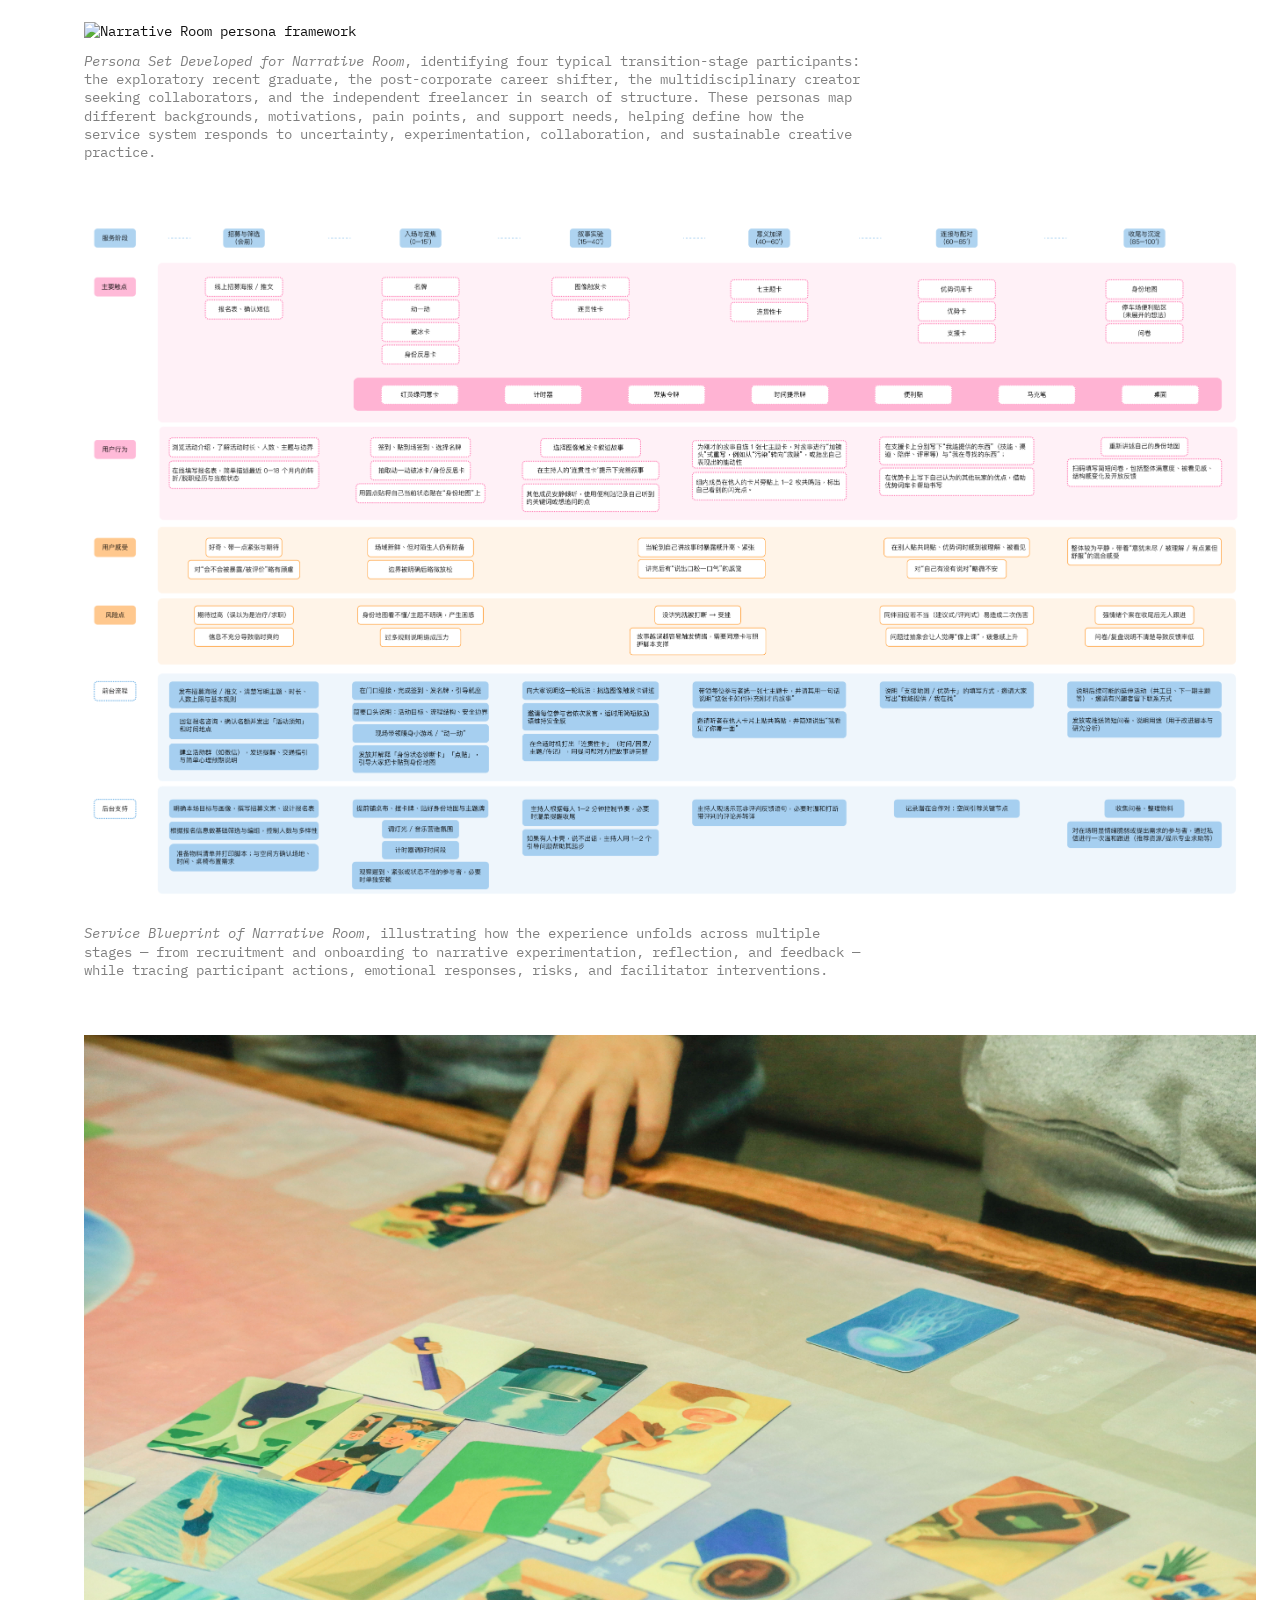
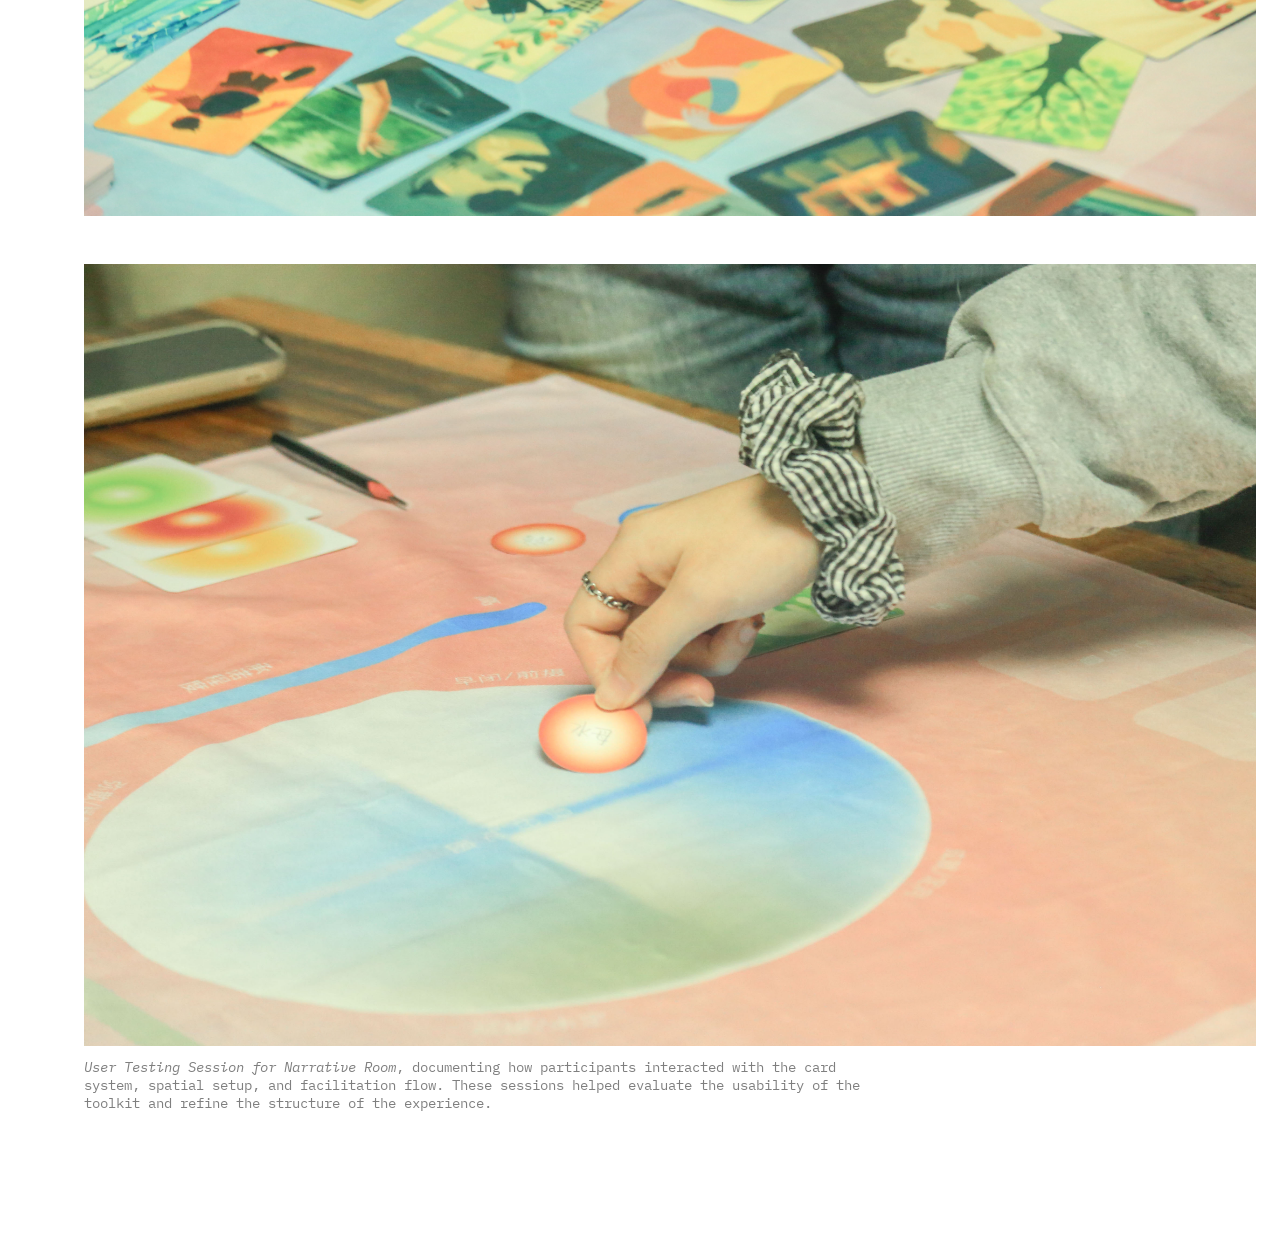
==== commit 9abec2e7: "Update narrative-room.html" ====
--- a/narrative-room.html
+++ b/narrative-room.html
@@ -23,7 +23,7 @@
   <p class="section-title"> Project Snapshot</p>
 <section class="detail-top">
   <div class="detail-intro">
-    <p class="intro-heading">Abstract</p>
+    <p class="intro-heading">Project Background</p>
     <p>
       Narrative Room is a product-service system developed for gap-year youth
       and young people in transitional life stages in China. Set within a
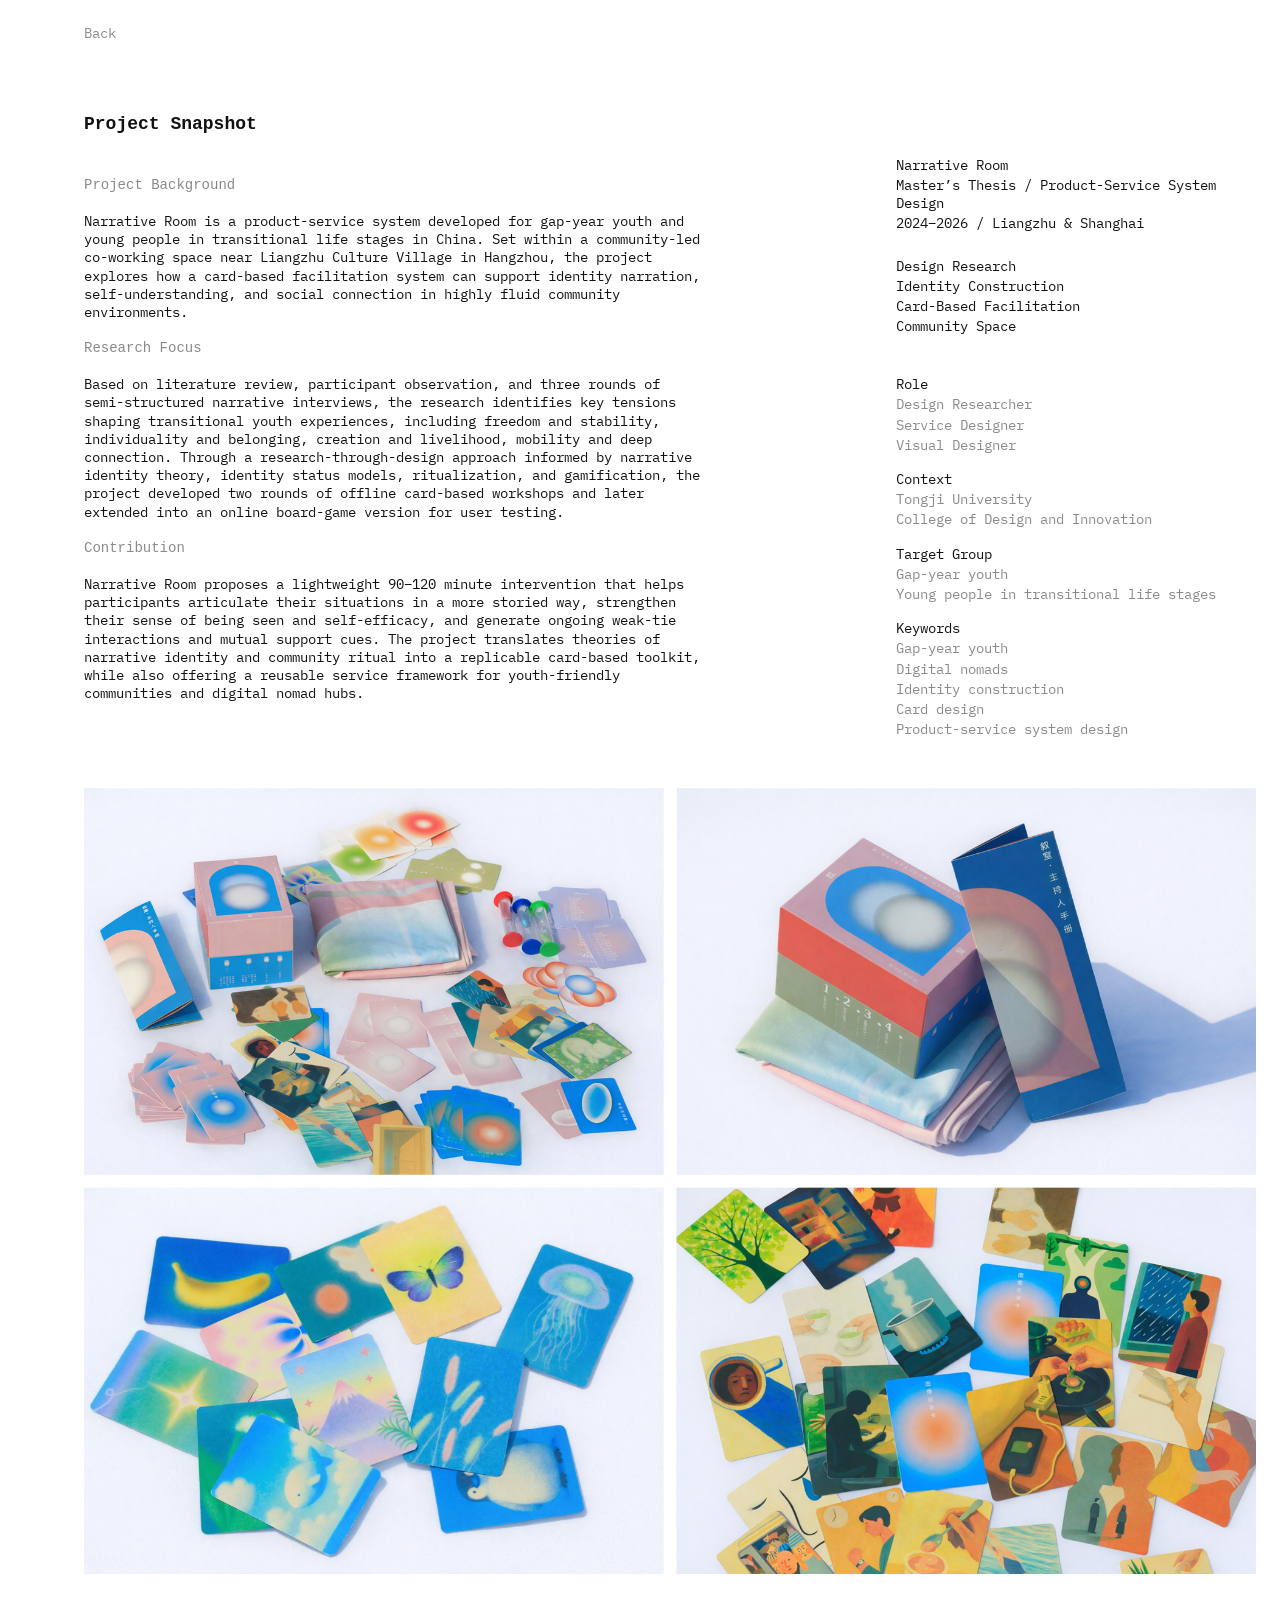
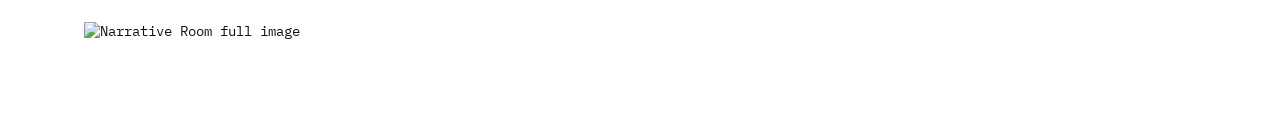
==== commit 54d85363: "Update narrative-room.html" ====
--- a/narrative-room.html
+++ b/narrative-room.html
@@ -62,7 +62,7 @@
     <div class="meta-group">
       <p class="meta-title">Narrative Room</p>
       <p>Master’s Thesis / Product-Service System Design</p>
-      <p>2024–2026</p>
+      <p>2024–2026 / Liangzhu & Shanghai</p>
     </div>
 
     <div class="meta-group">
@@ -96,10 +96,11 @@
   </div>
 </section>
 
+
       <section class="full-image-block">
         <img
           src="images/narrative-room-card-001.jpg"
-          alt="Narrative Room card system framework"
+          alt="Narrative Room full image"
           class="zoomable-image"
         />
       </section>
@@ -107,72 +108,13 @@
        <section class="full-image-block">
         <img
           src="images/persona.jpg"
-          alt="Narrative Room persona framework"
+          alt="Narrative Room full image"
           class="zoomable-image"
         />
       </section>
 
-      <section class="video-info-row">
-        <div class="video-info-description">
-          <p>
-            <em>Persona Set Developed for Narrative Room</em>, identifying four
-            typical transition-stage participants: the exploratory recent
-            graduate, the post-corporate career shifter, the multidisciplinary
-            creator seeking collaborators, and the independent freelancer in
-            search of structure. These personas map different backgrounds,
-            motivations, pain points, and support needs, helping define how the
-            service system responds to uncertainty, experimentation,
-            collaboration, and sustainable creative practice.
-          </p>
-        </div>
-      </section>
-
-      <section class="full-image-block">
-        <img
-          src="images/service-blue-print.jpg"
-          alt="Narrative Room service blueprint"
-          class="zoomable-image"
-        />
-      </section>
-
-      <section class="video-info-row">
-        <div class="video-info-description">
-          <p>
-            <em>Service Blueprint of Narrative Room</em>, illustrating how the
-            experience unfolds across multiple stages — from recruitment and
-            onboarding to narrative experimentation, reflection, and feedback —
-            while tracing participant actions, emotional responses, risks, and
-            facilitator interventions.
-          </p>
-        </div>
-      </section>
-
-      <section class="full-image-block">
-        <img
-          src="images/narrative-room-003.jpg"
-          alt="Narrative Room user testing session"
-          class="zoomable-image"
-        />
-      </section>
-
-      <section class="full-image-block">
-        <img
-          src="images/narrative-room-004.jpg"
-          alt="Narrative Room user testing documentation"
-          class="zoomable-image"
-        />
-      </section>
-
-      <section class="video-info-row">
-        <div class="video-info-description">
-          <p>
-            <em>User Testing Session for Narrative Room</em>, documenting how
-            participants interacted with the card system, spatial setup, and
-            facilitation flow. These sessions helped evaluate the usability of
-            the toolkit and refine the structure of the experience.
-          </p>
-        </div>
-        </section>
+
+  
     </main>
   <div class="lightbox" id="lightbox">
   <button class="lightbox-close" id="lightbox-close" aria-label="Close image">Close</button>
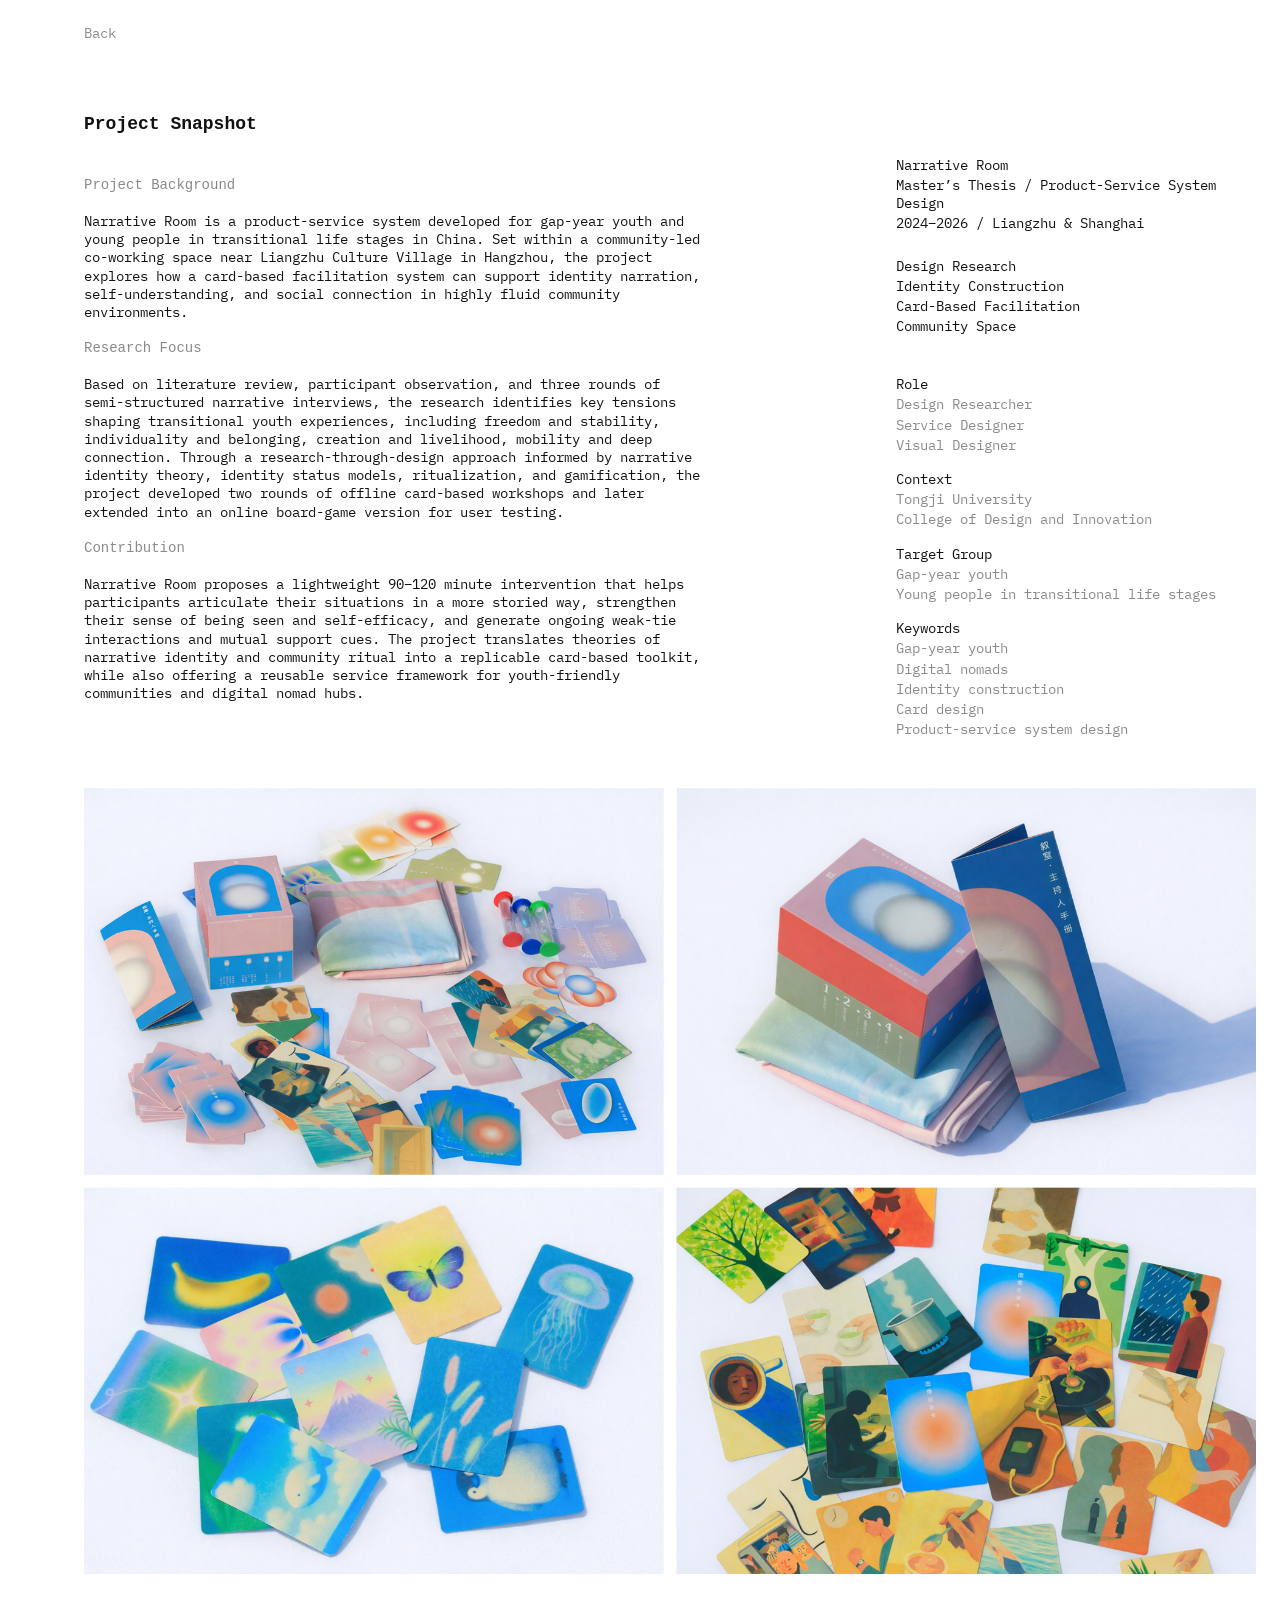
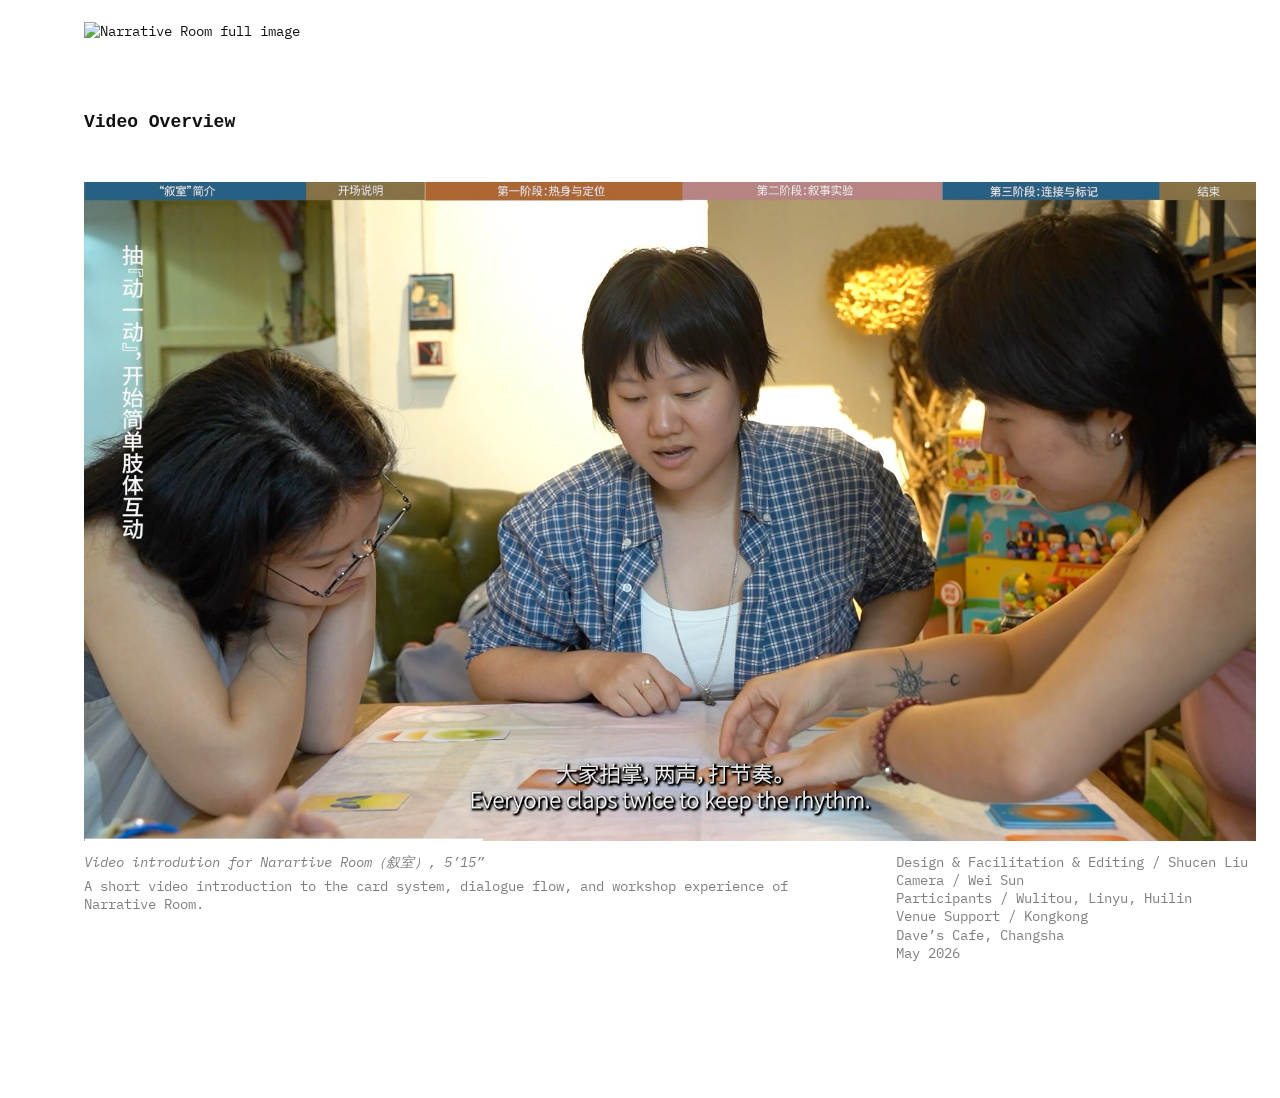
==== commit 64b53f22: "Update narrative-room.html" ====
--- a/narrative-room.html
+++ b/narrative-room.html
@@ -114,7 +114,38 @@
       </section>
 
 
-  
+  <p class="section-title"> Video Overview</p>
+        <section class="detail-video-block">
+  <a
+    class="video-thumb"
+    href="https://youtu.be/s9RW4ZzLFRM?si=nOOqd33_Og5LfbyP"
+    target="_blank"
+    rel="noopener noreferrer"
+  >
+    <img src="images/narrative-room-video-03.jpeg" alt="Narrative Room video thumbnail" />
+    <div class="video-overlay">
+      <span class="video-play-icon" aria-hidden="true"></span>
+    </div>
+  </a>
+</section>
+
+<section class="video-info-row">
+  <div class="video-info-description">
+    <p><em> Video introdution for Narartive Room（叙室）, 5’15”</em></p>
+    <p> A short video introduction to the card system, dialogue flow, and workshop experience of Narrative Room. </p>
+  </div>
+
+  <div class="video-credits">
+    <p>Design & Facilitation & Editing / Shucen Liu</p>
+    <p>Camera / Wei Sun</p>
+    <p>Participants / Wulitou, Linyu, Huilin</p>
+<p>Venue Support / Kongkong</p>
+<p>Dave’s Cafe, Changsha</p>
+ <p>May 2026</p>
+  </div>
+</section>
+
+      
     </main>
   <div class="lightbox" id="lightbox">
   <button class="lightbox-close" id="lightbox-close" aria-label="Close image">Close</button>
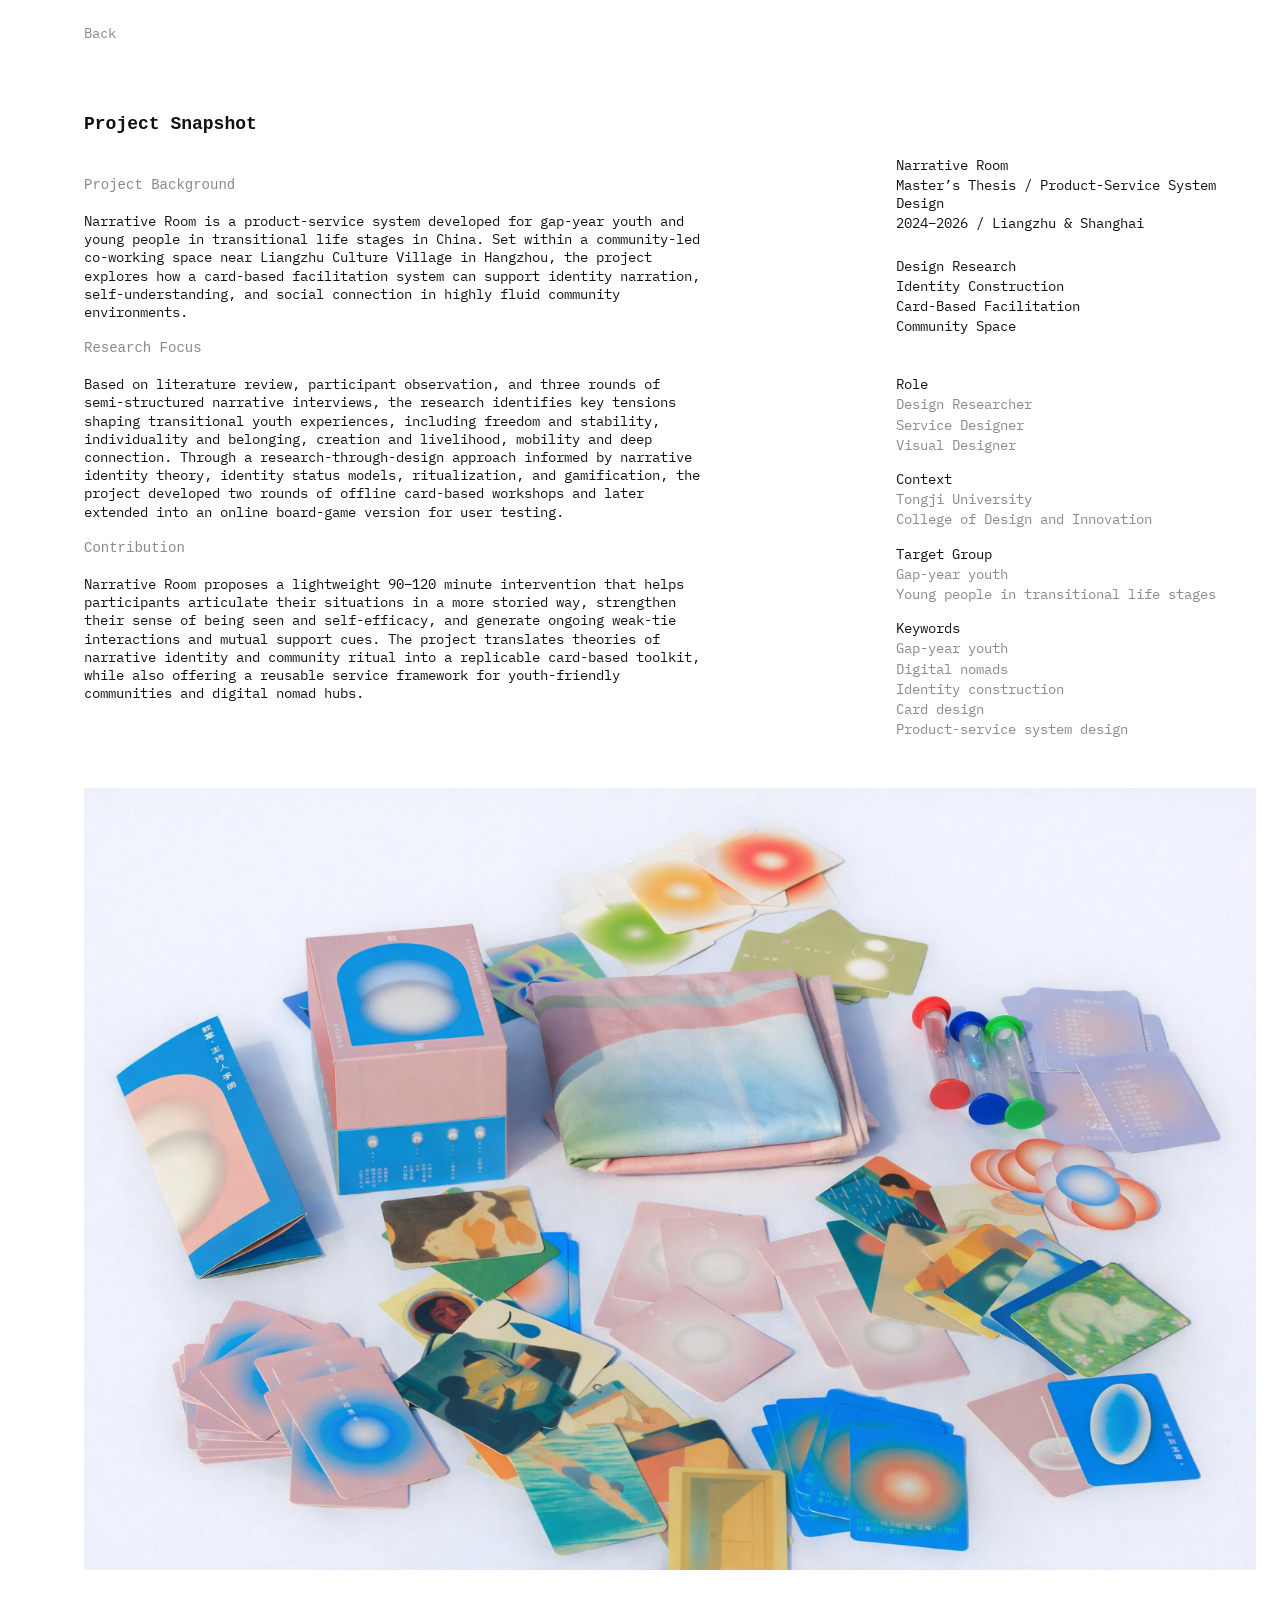
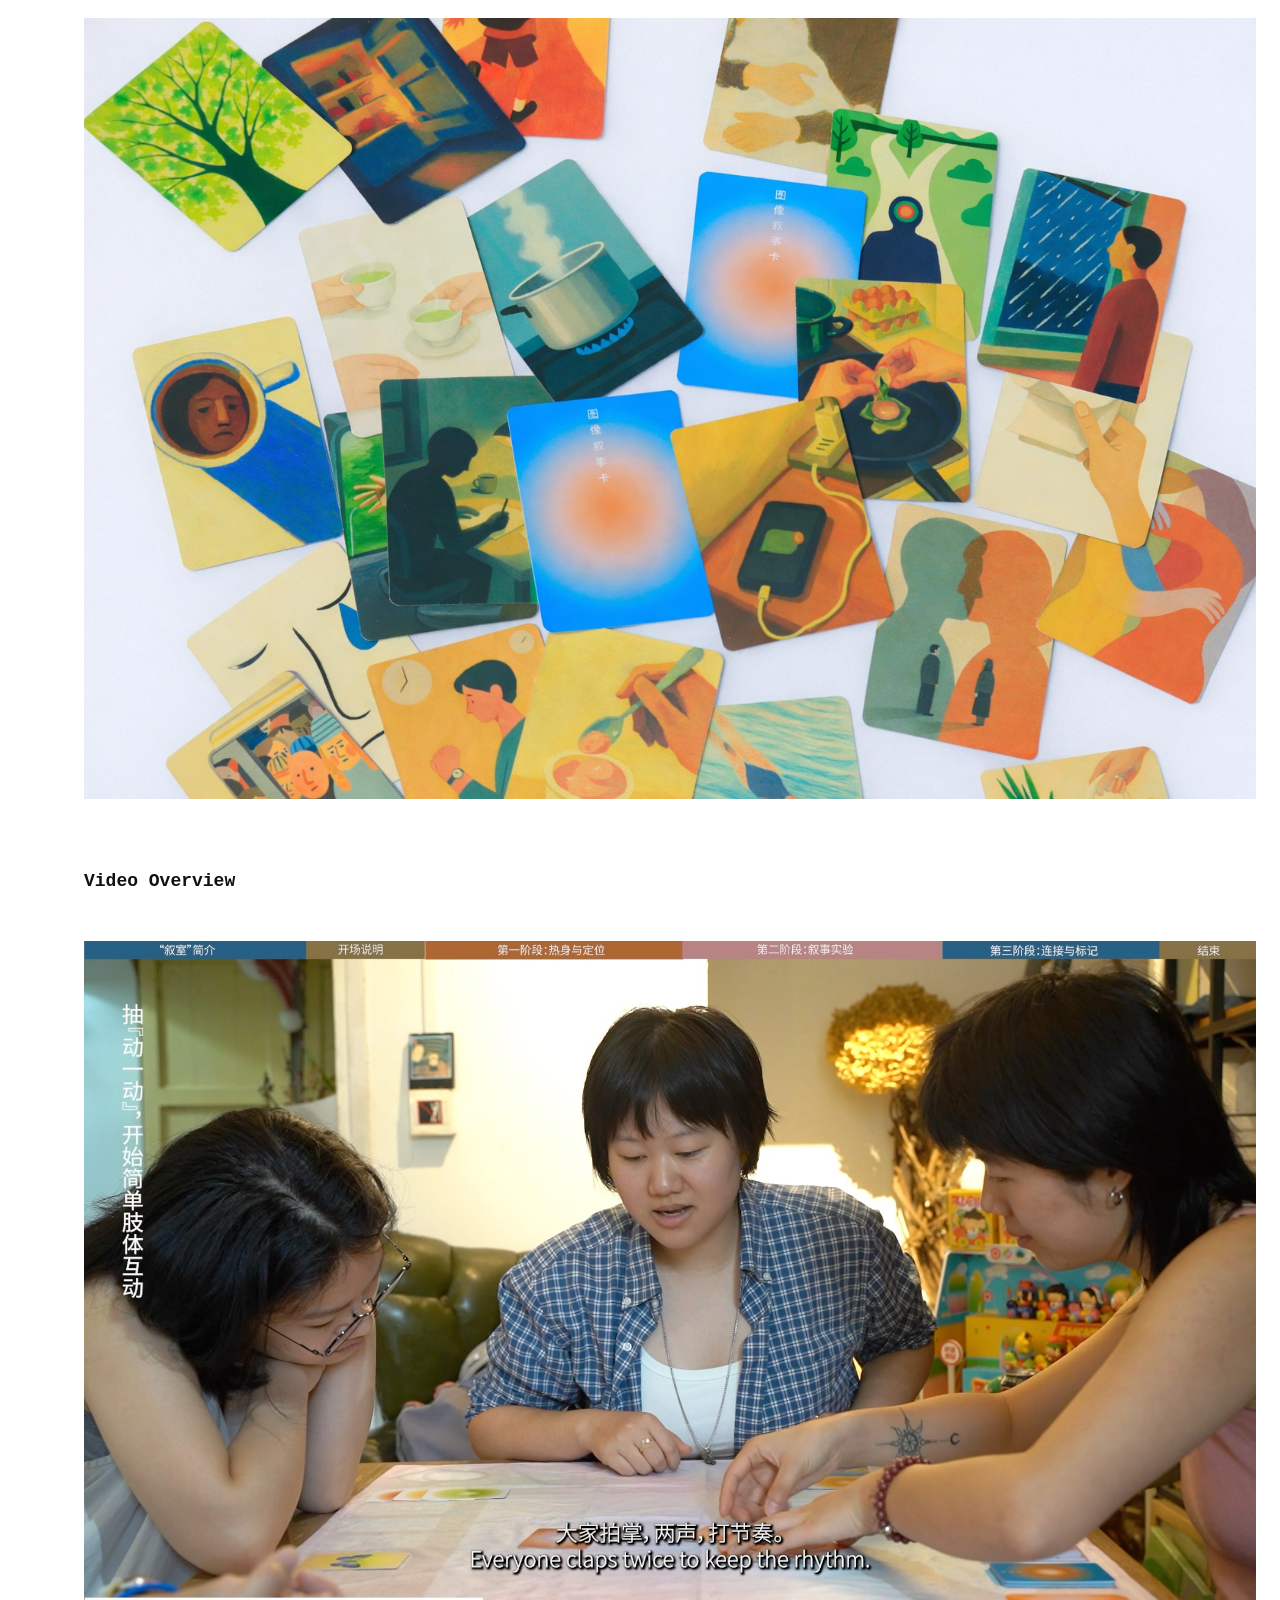
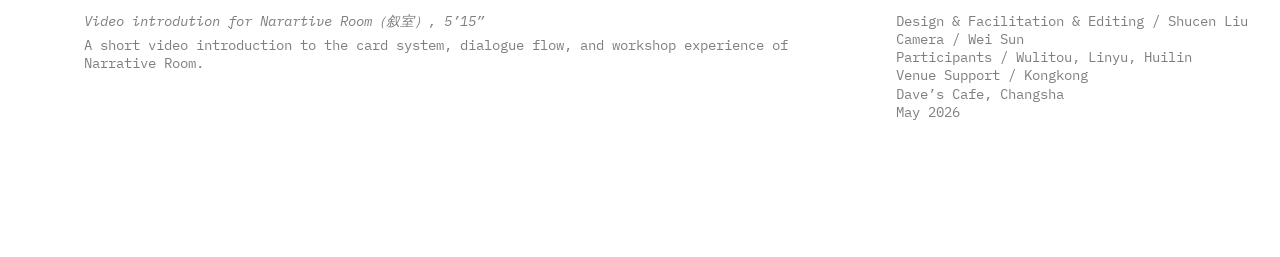
==== commit c79b5e69: "Update narrative-room.html" ====
--- a/narrative-room.html
+++ b/narrative-room.html
@@ -99,7 +99,7 @@
 
       <section class="full-image-block">
         <img
-          src="images/narrative-room-card-001.jpg"
+          src="images/narrative-room-001.jpg"
           alt="Narrative Room full image"
           class="zoomable-image"
         />
@@ -107,7 +107,7 @@
 
        <section class="full-image-block">
         <img
-          src="images/persona.jpg"
+          src="images/narrative-room-002.jpg"
           alt="Narrative Room full image"
           class="zoomable-image"
         />
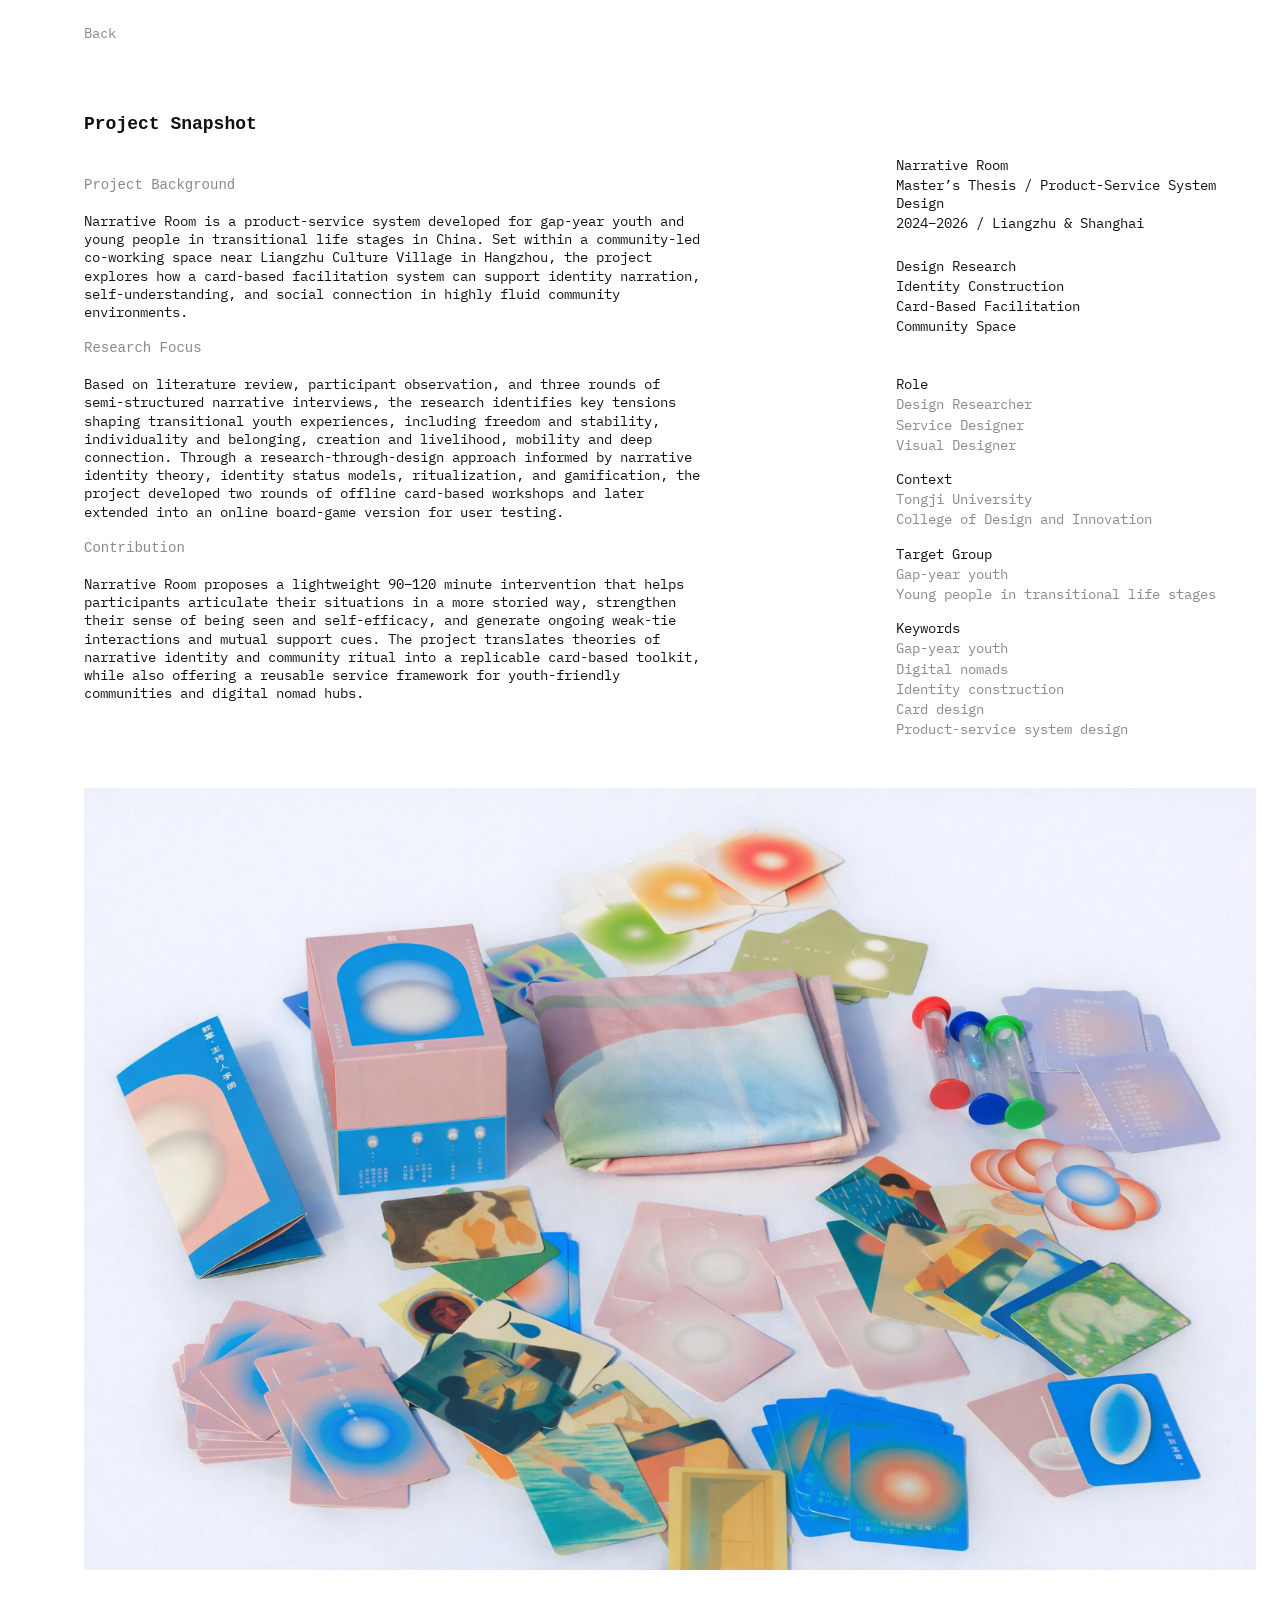
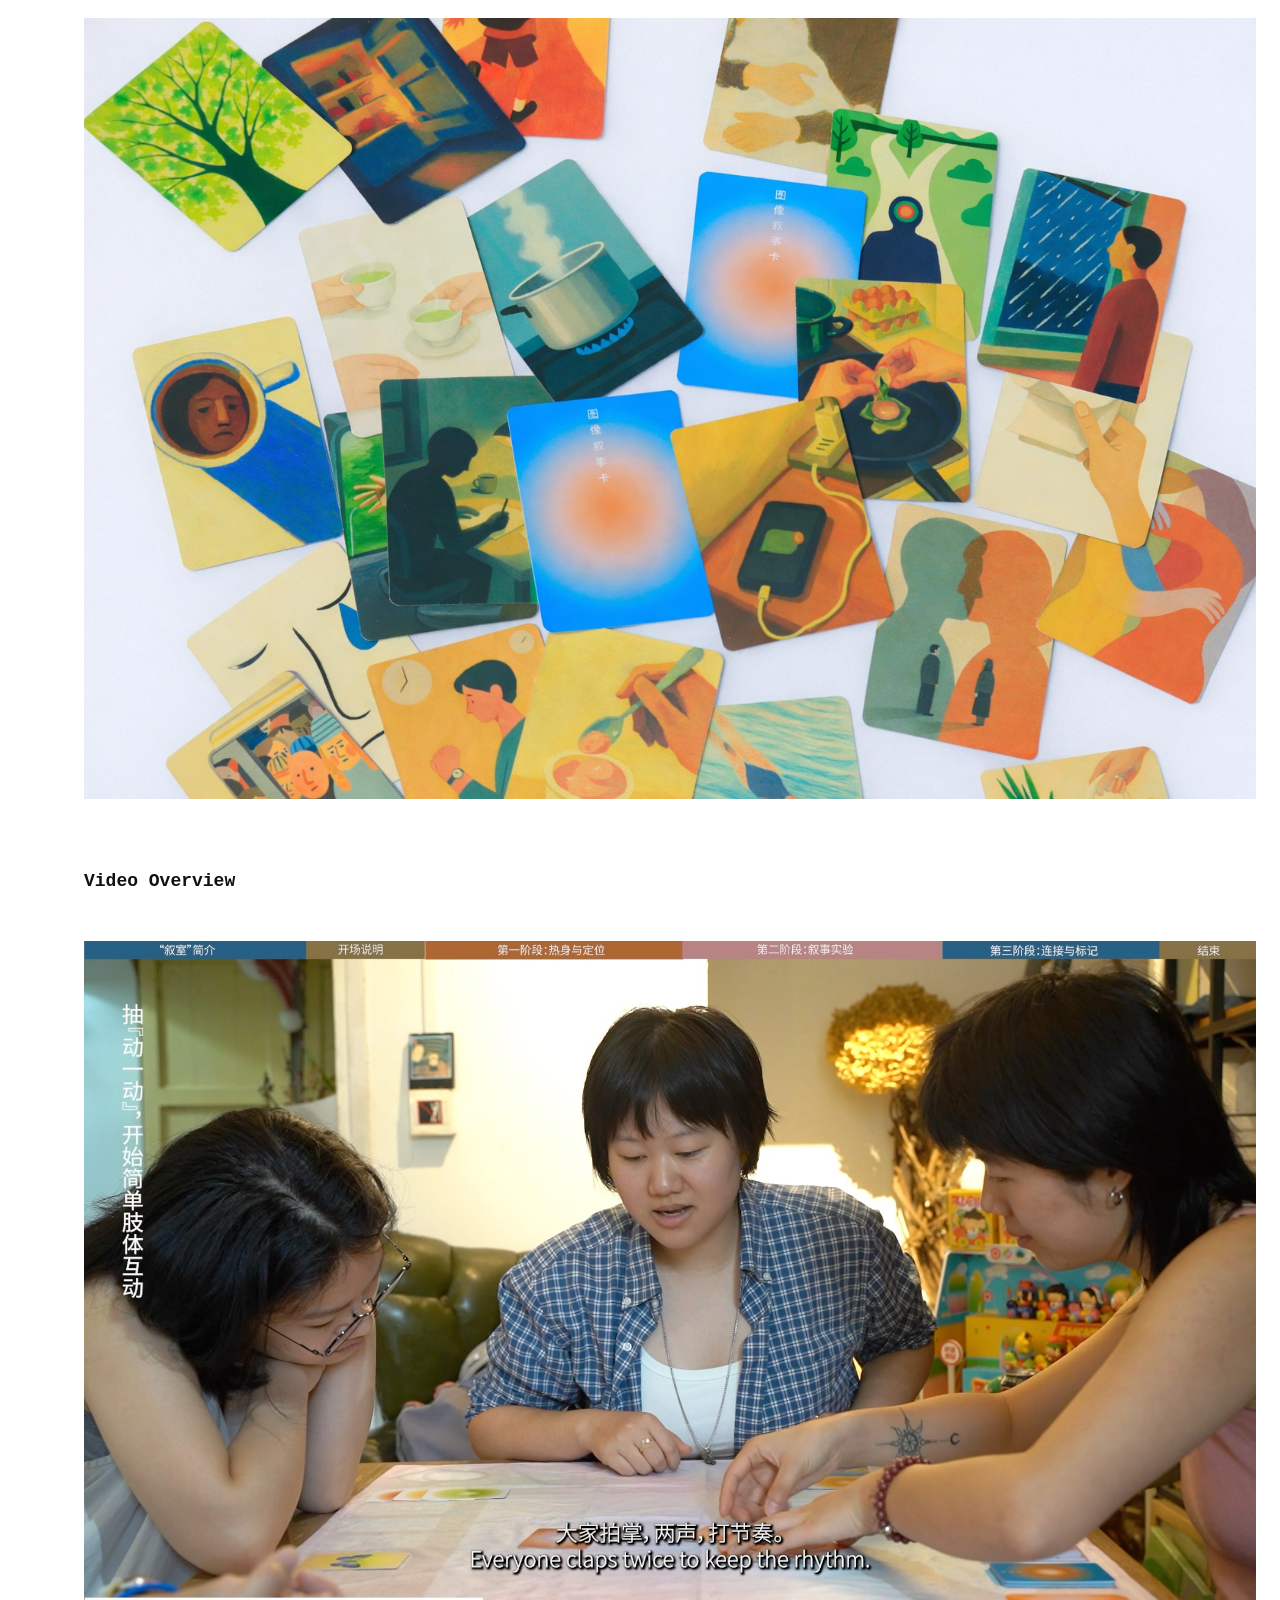
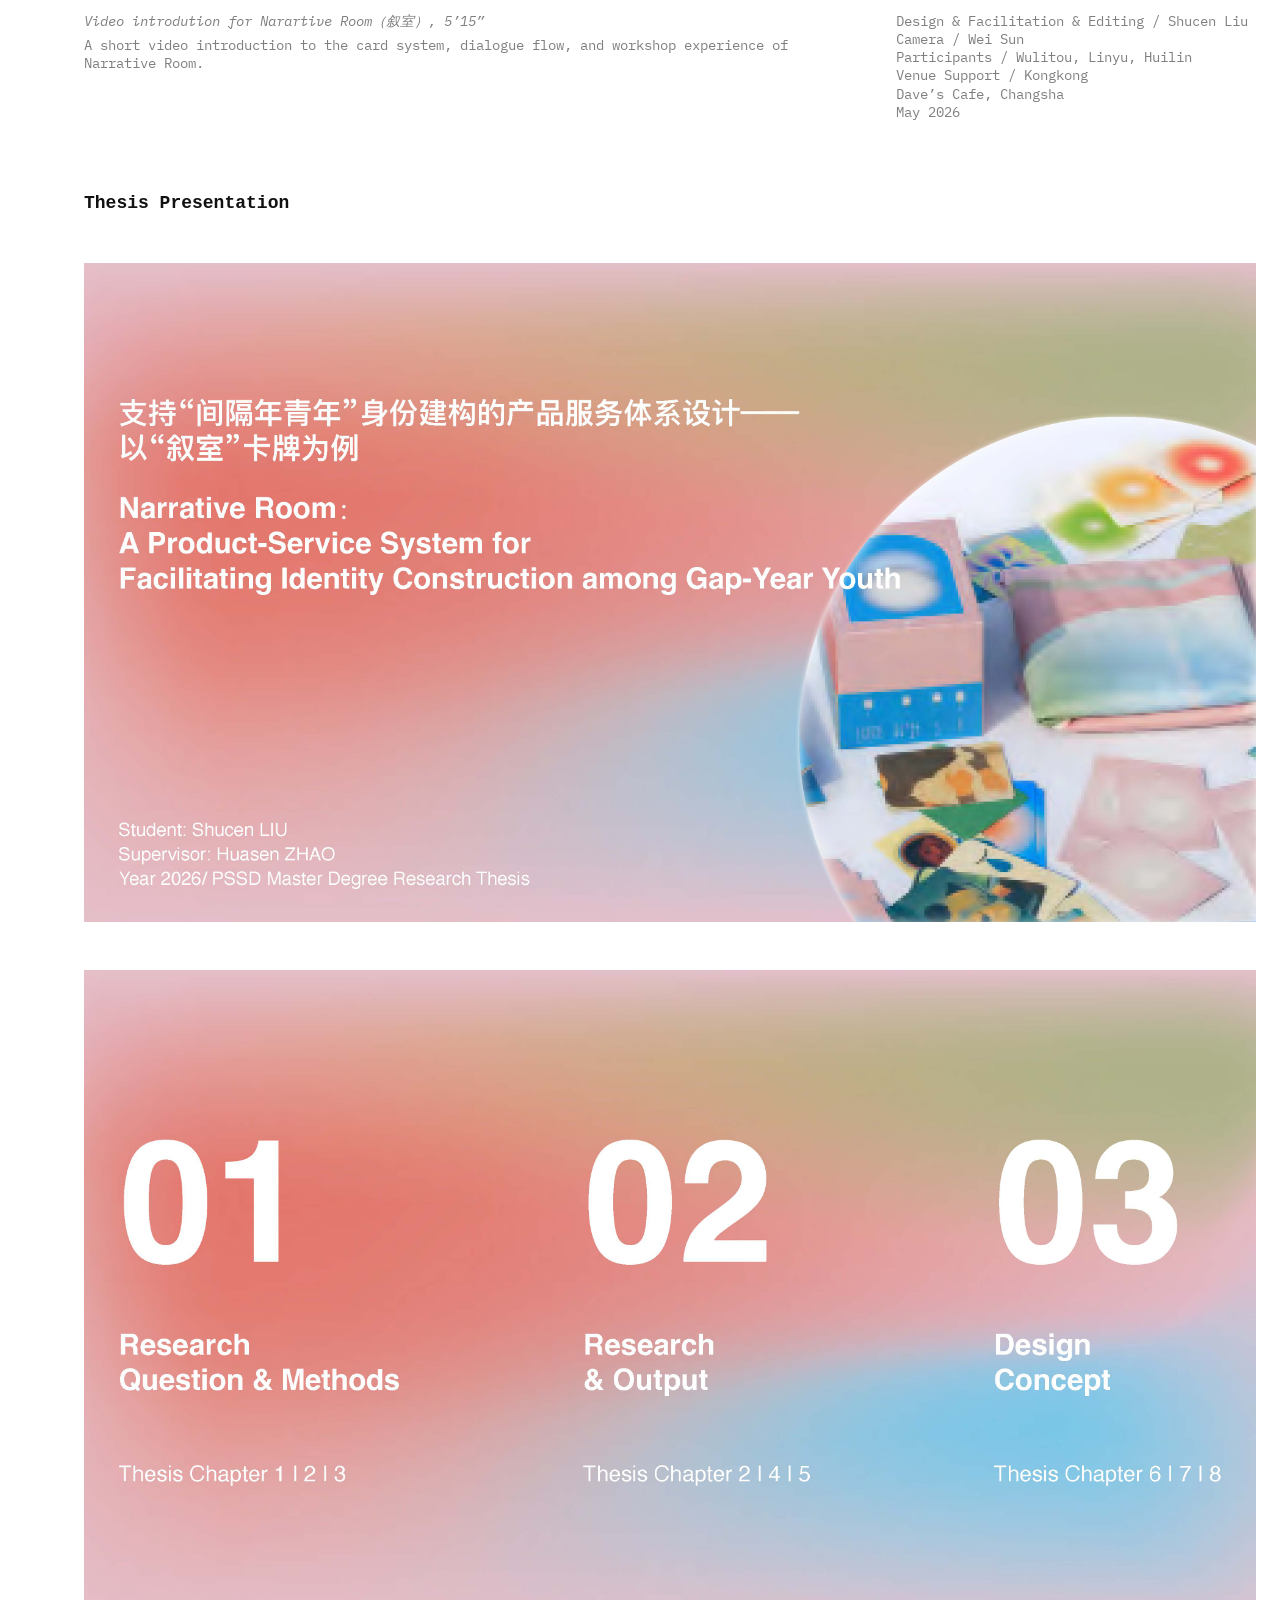
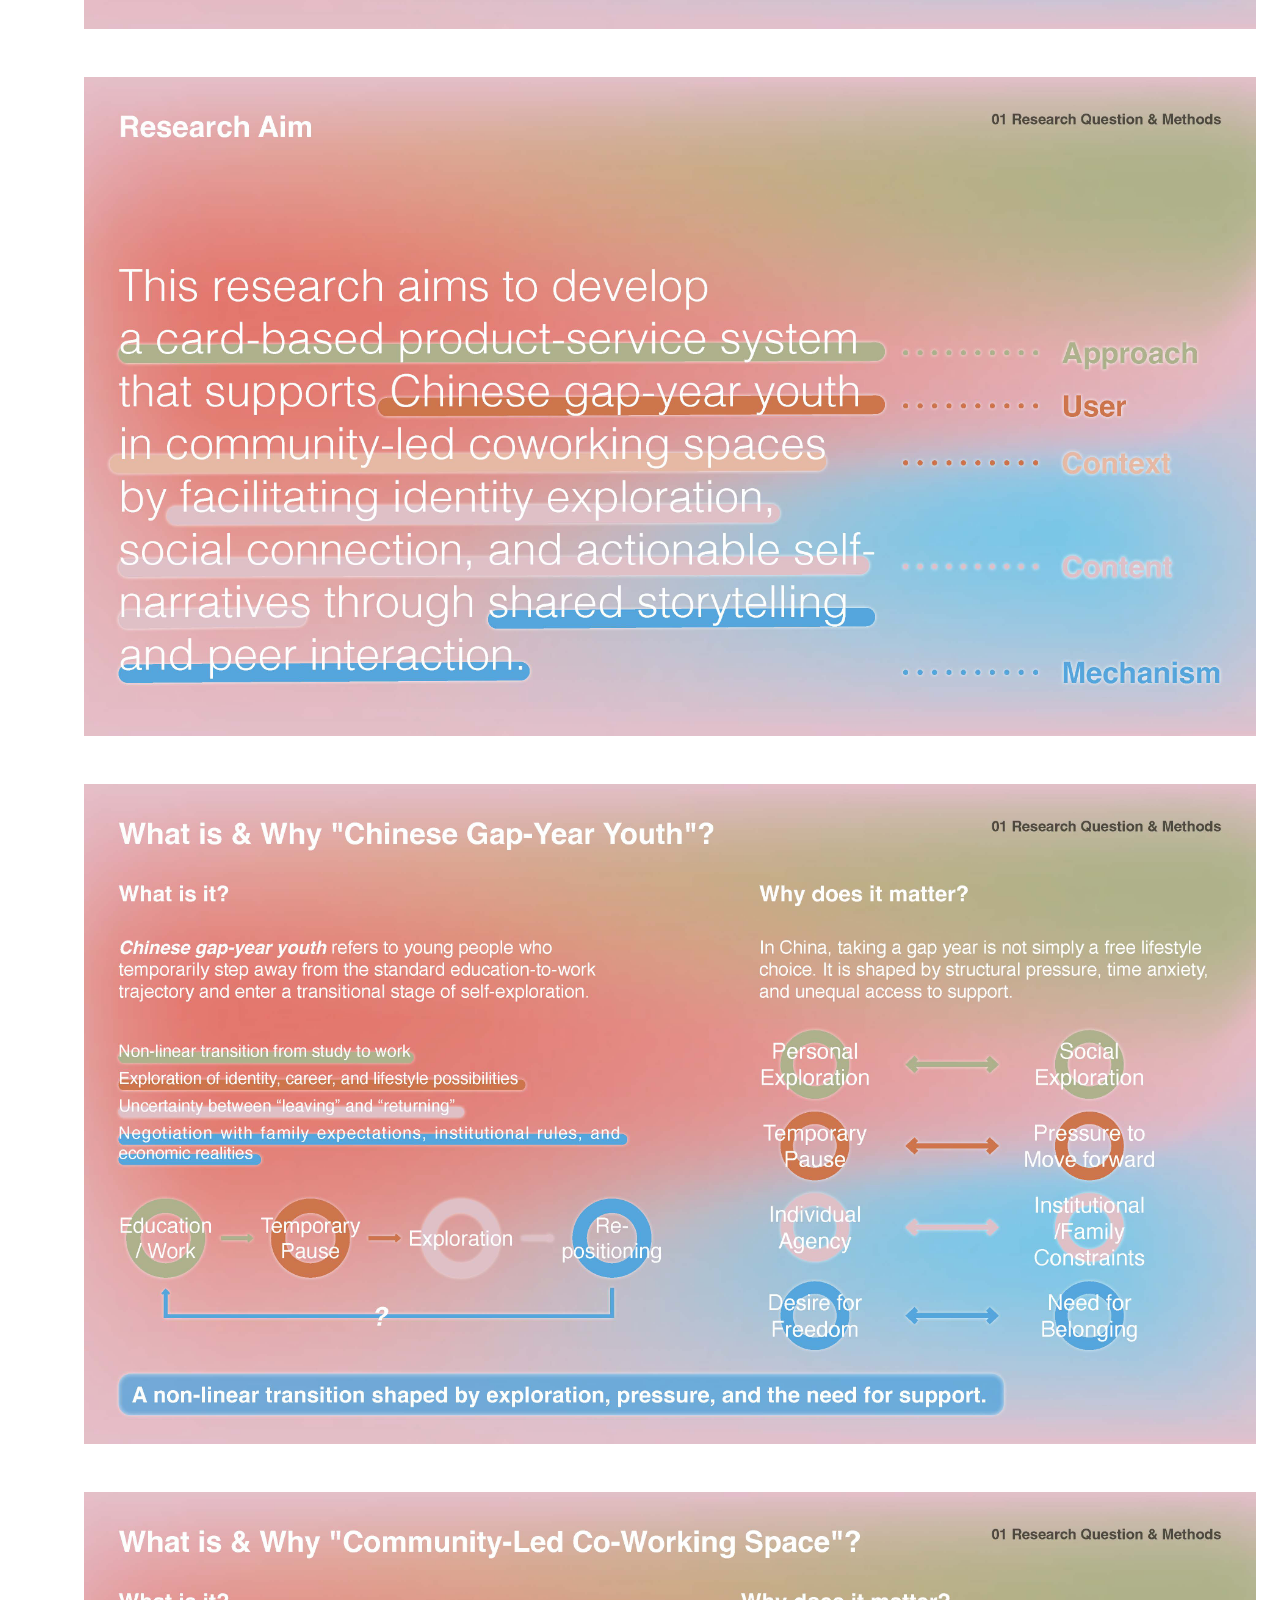
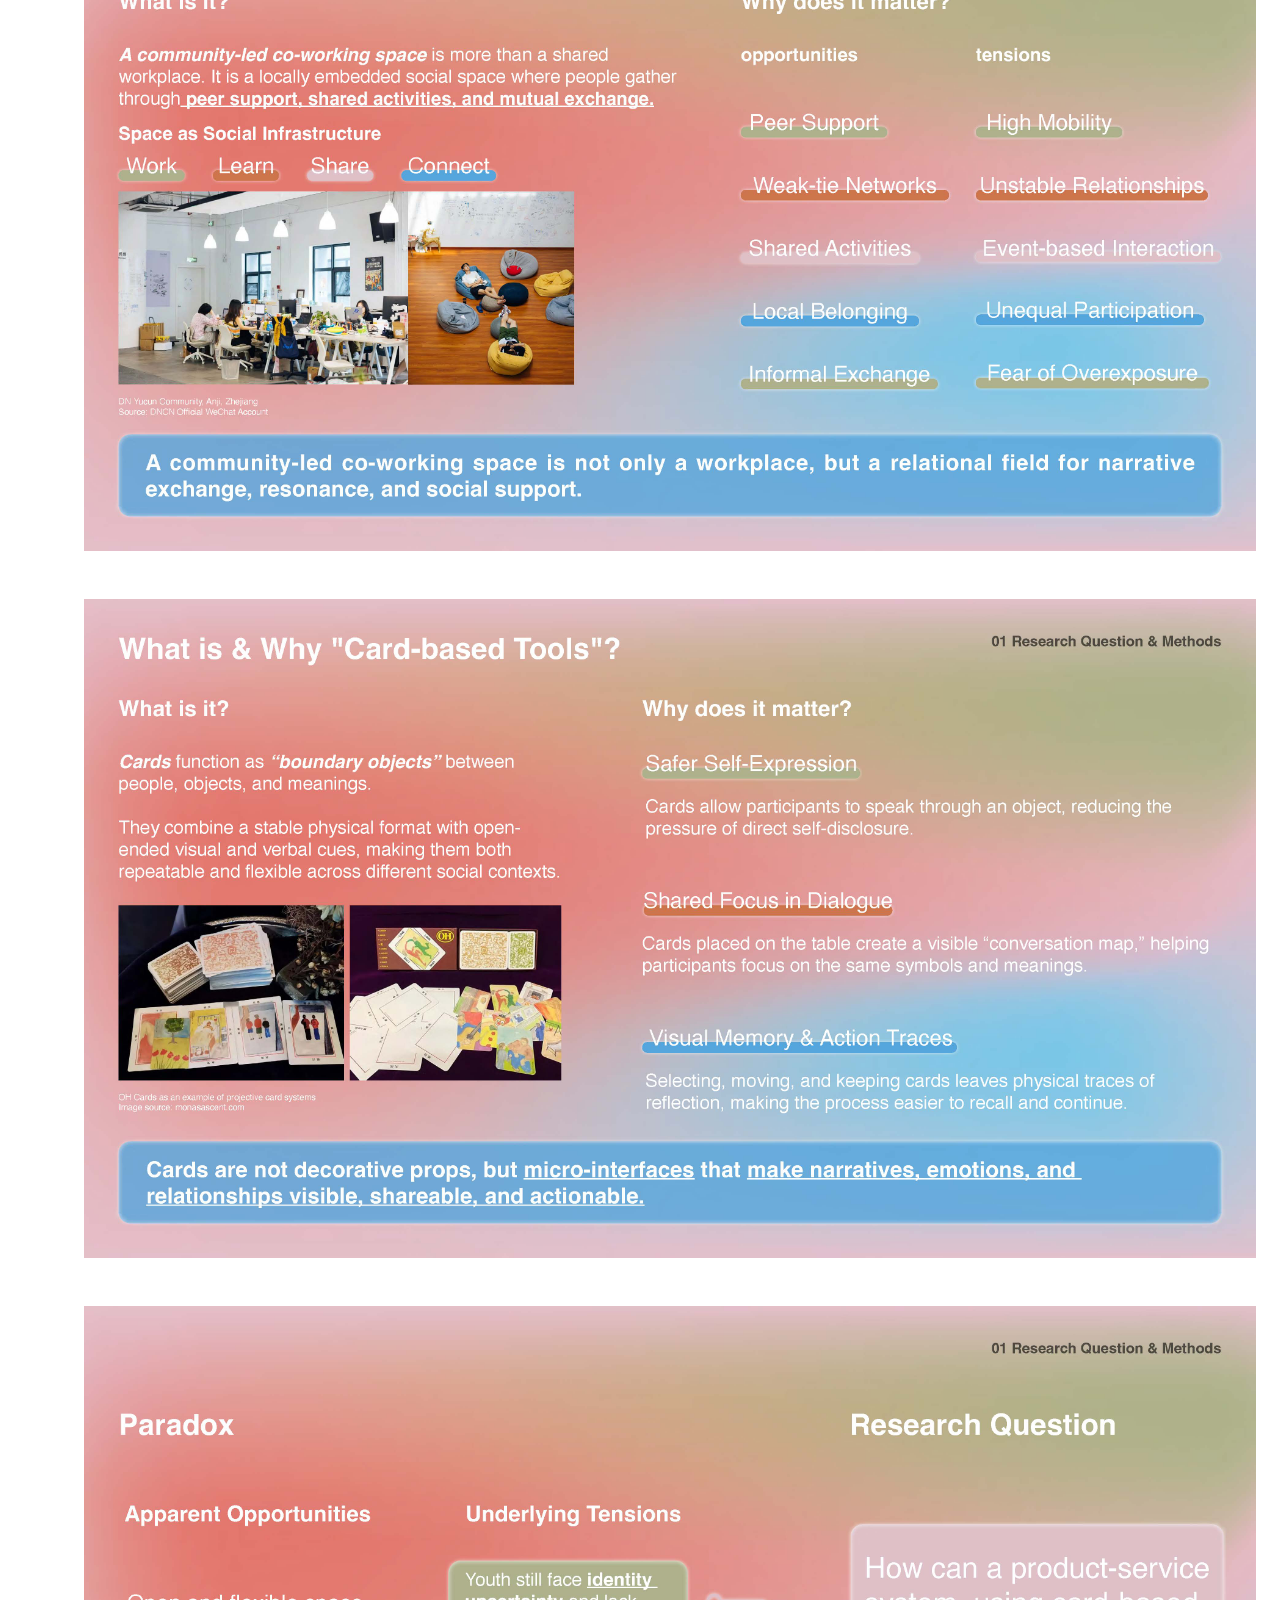
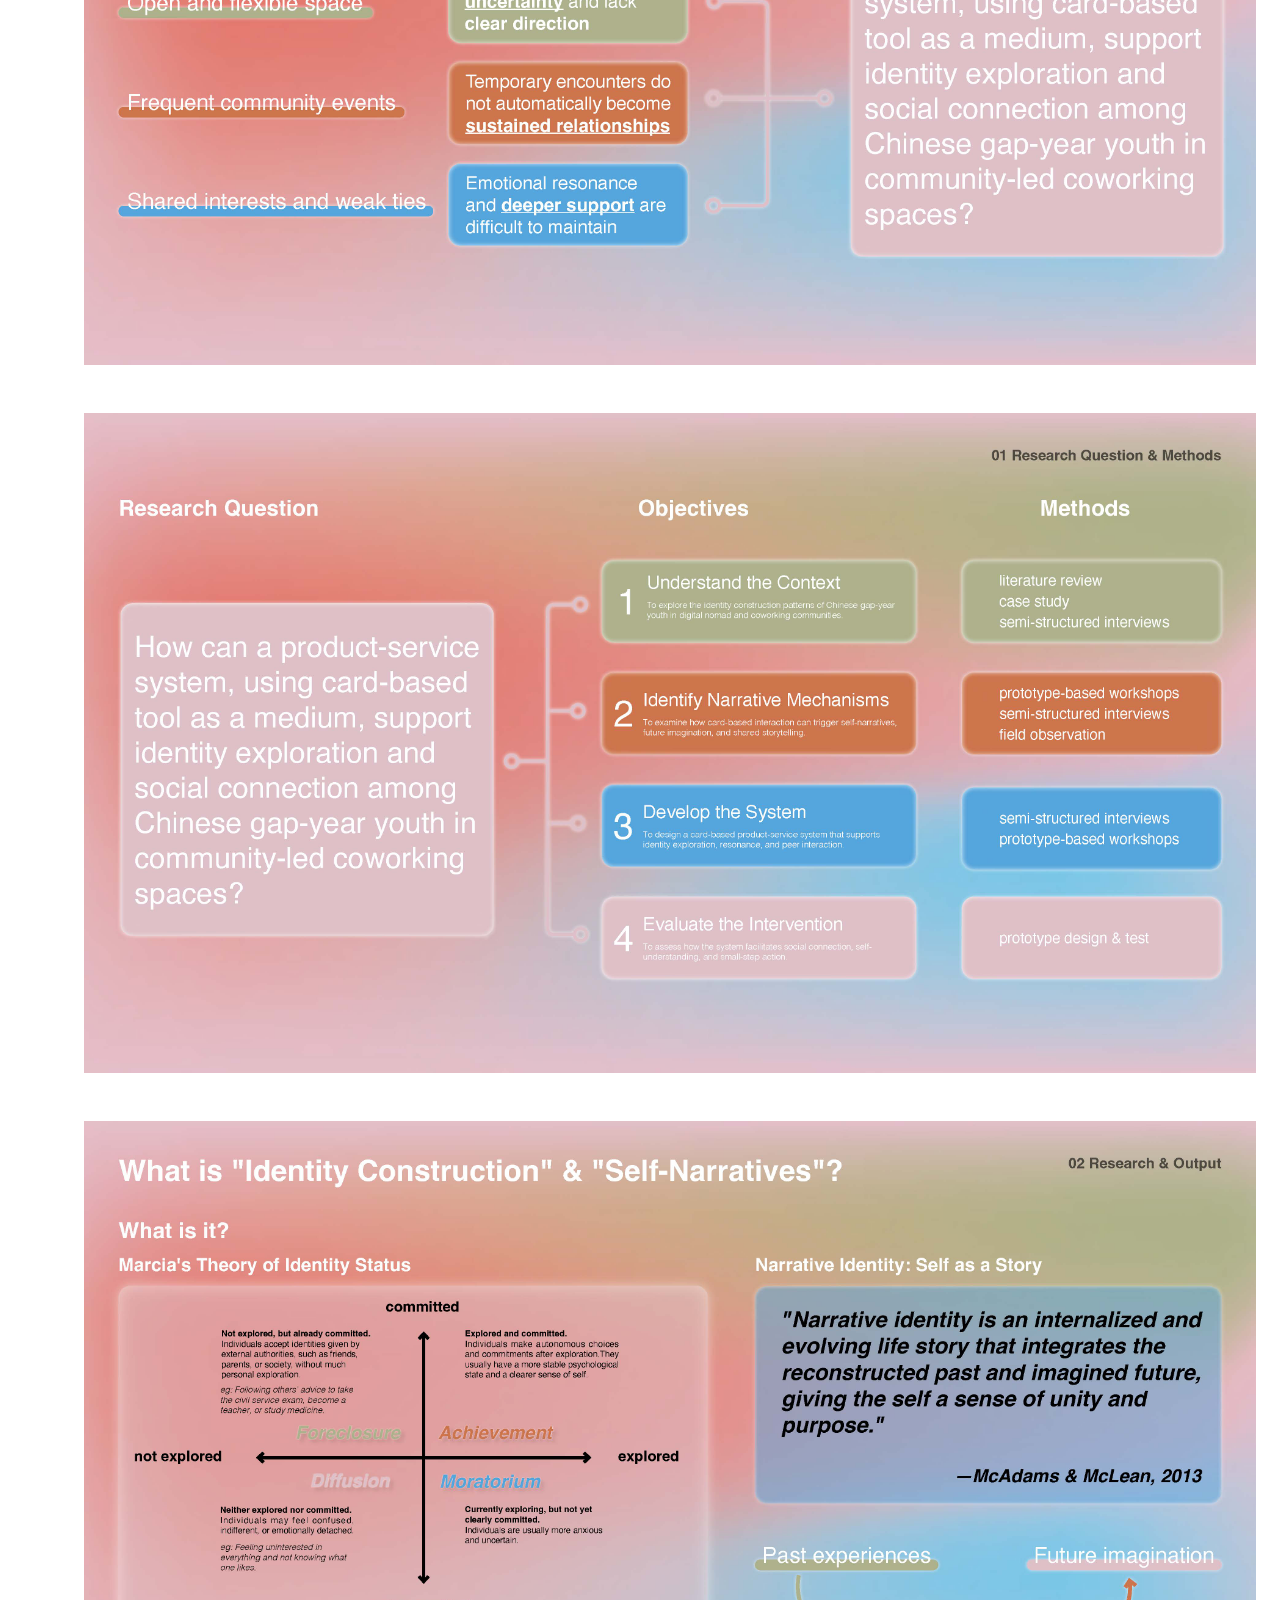
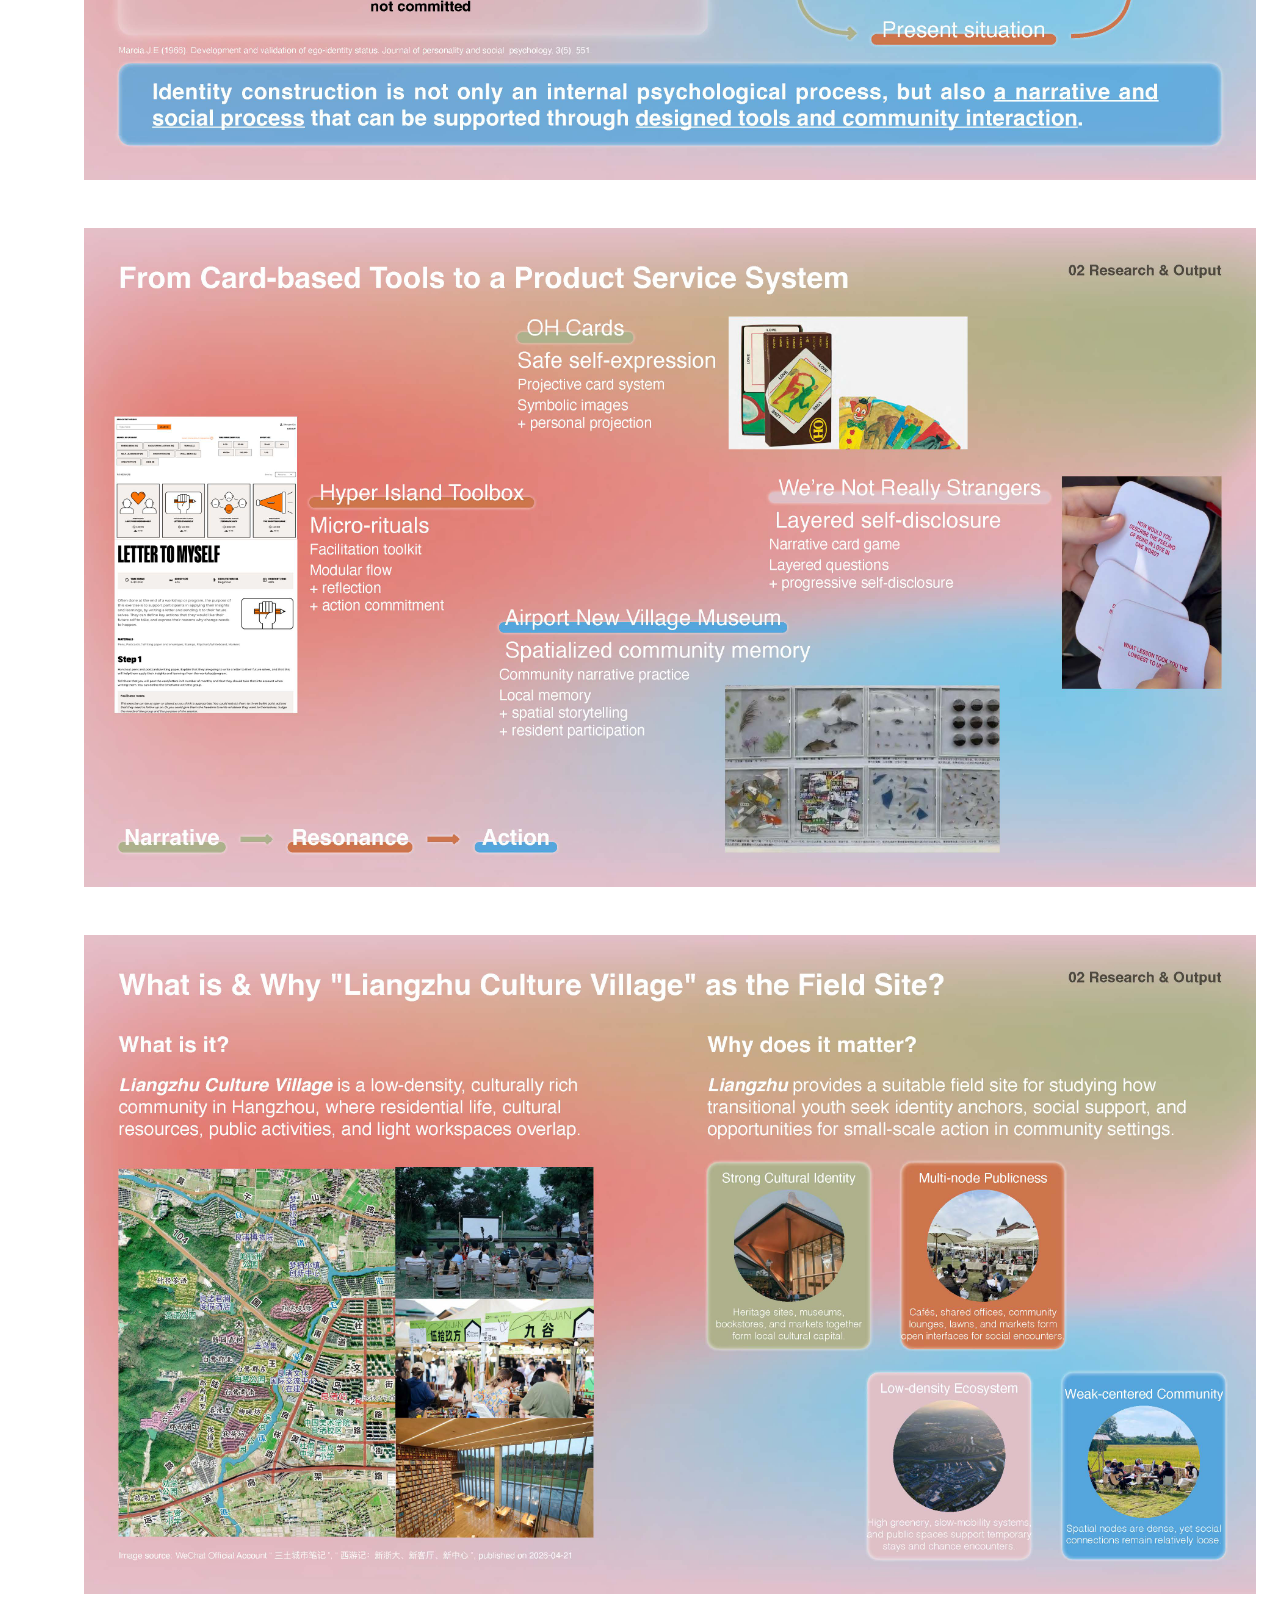
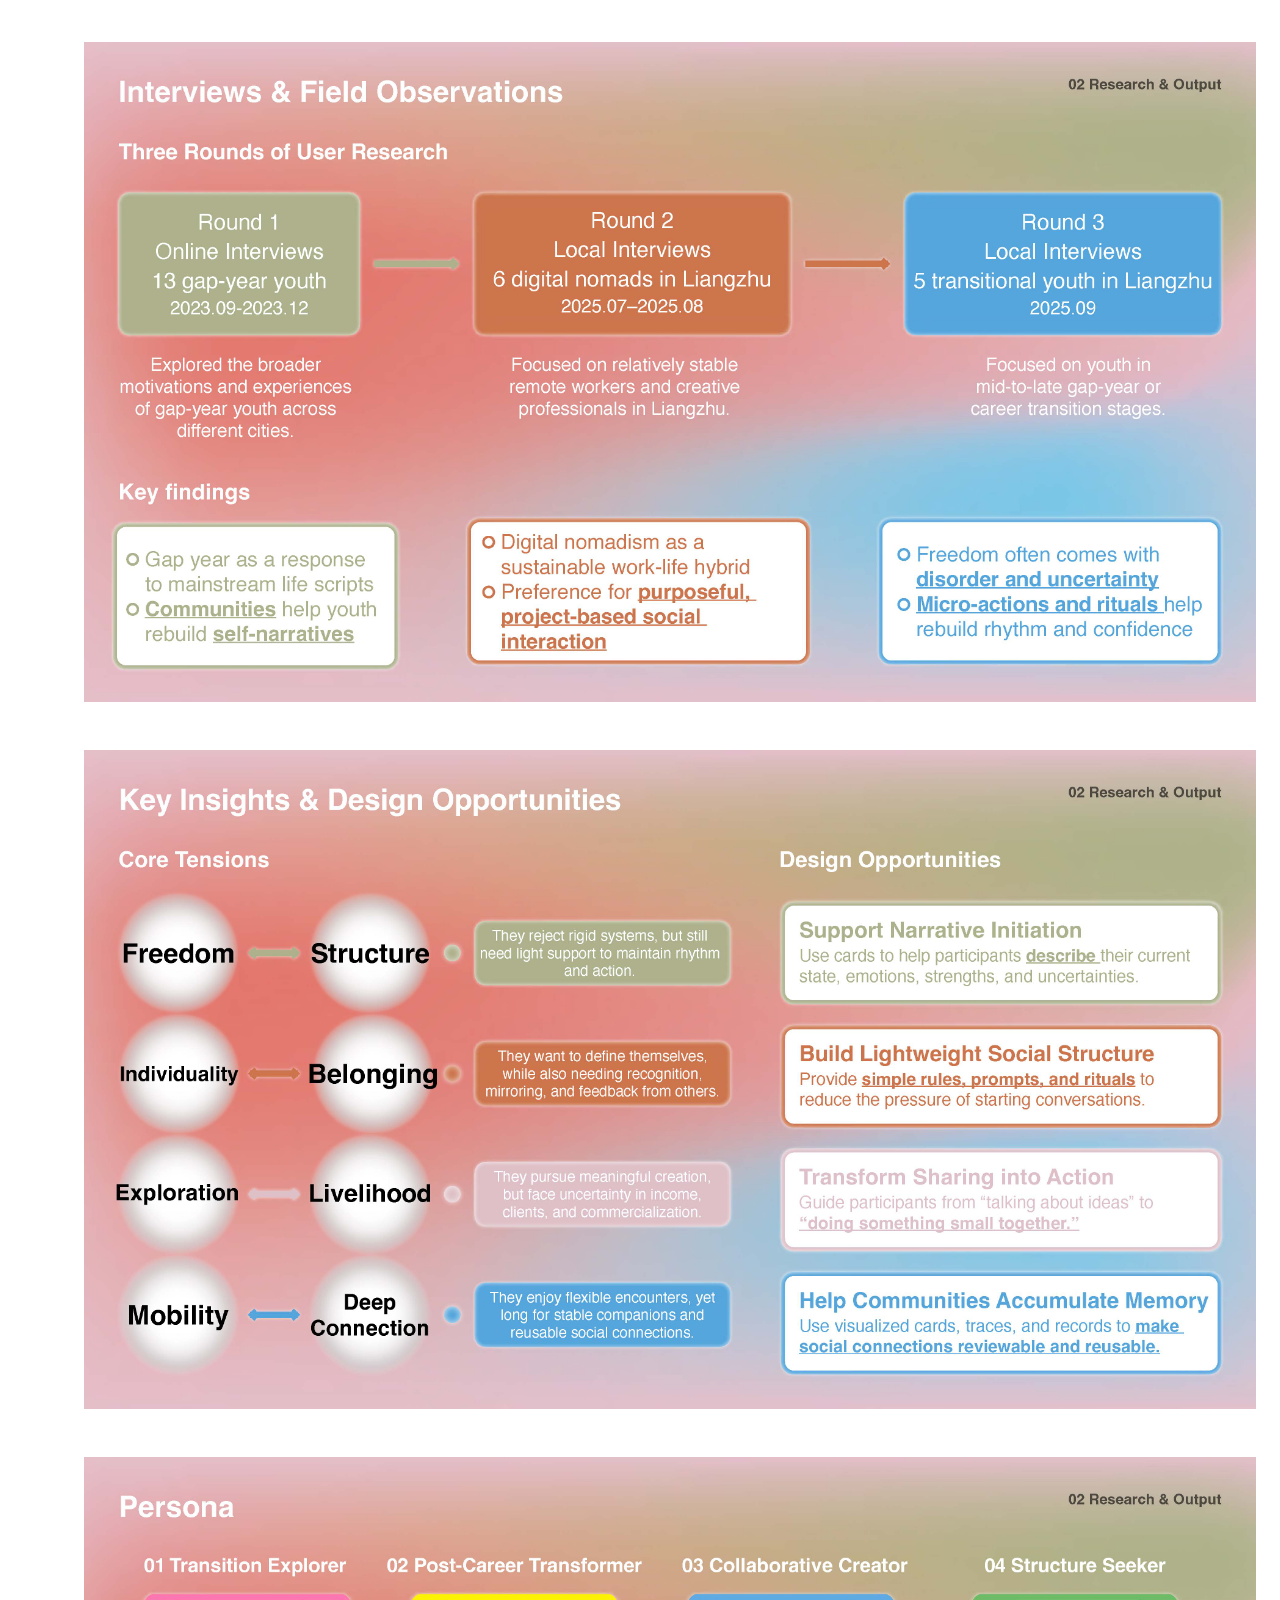
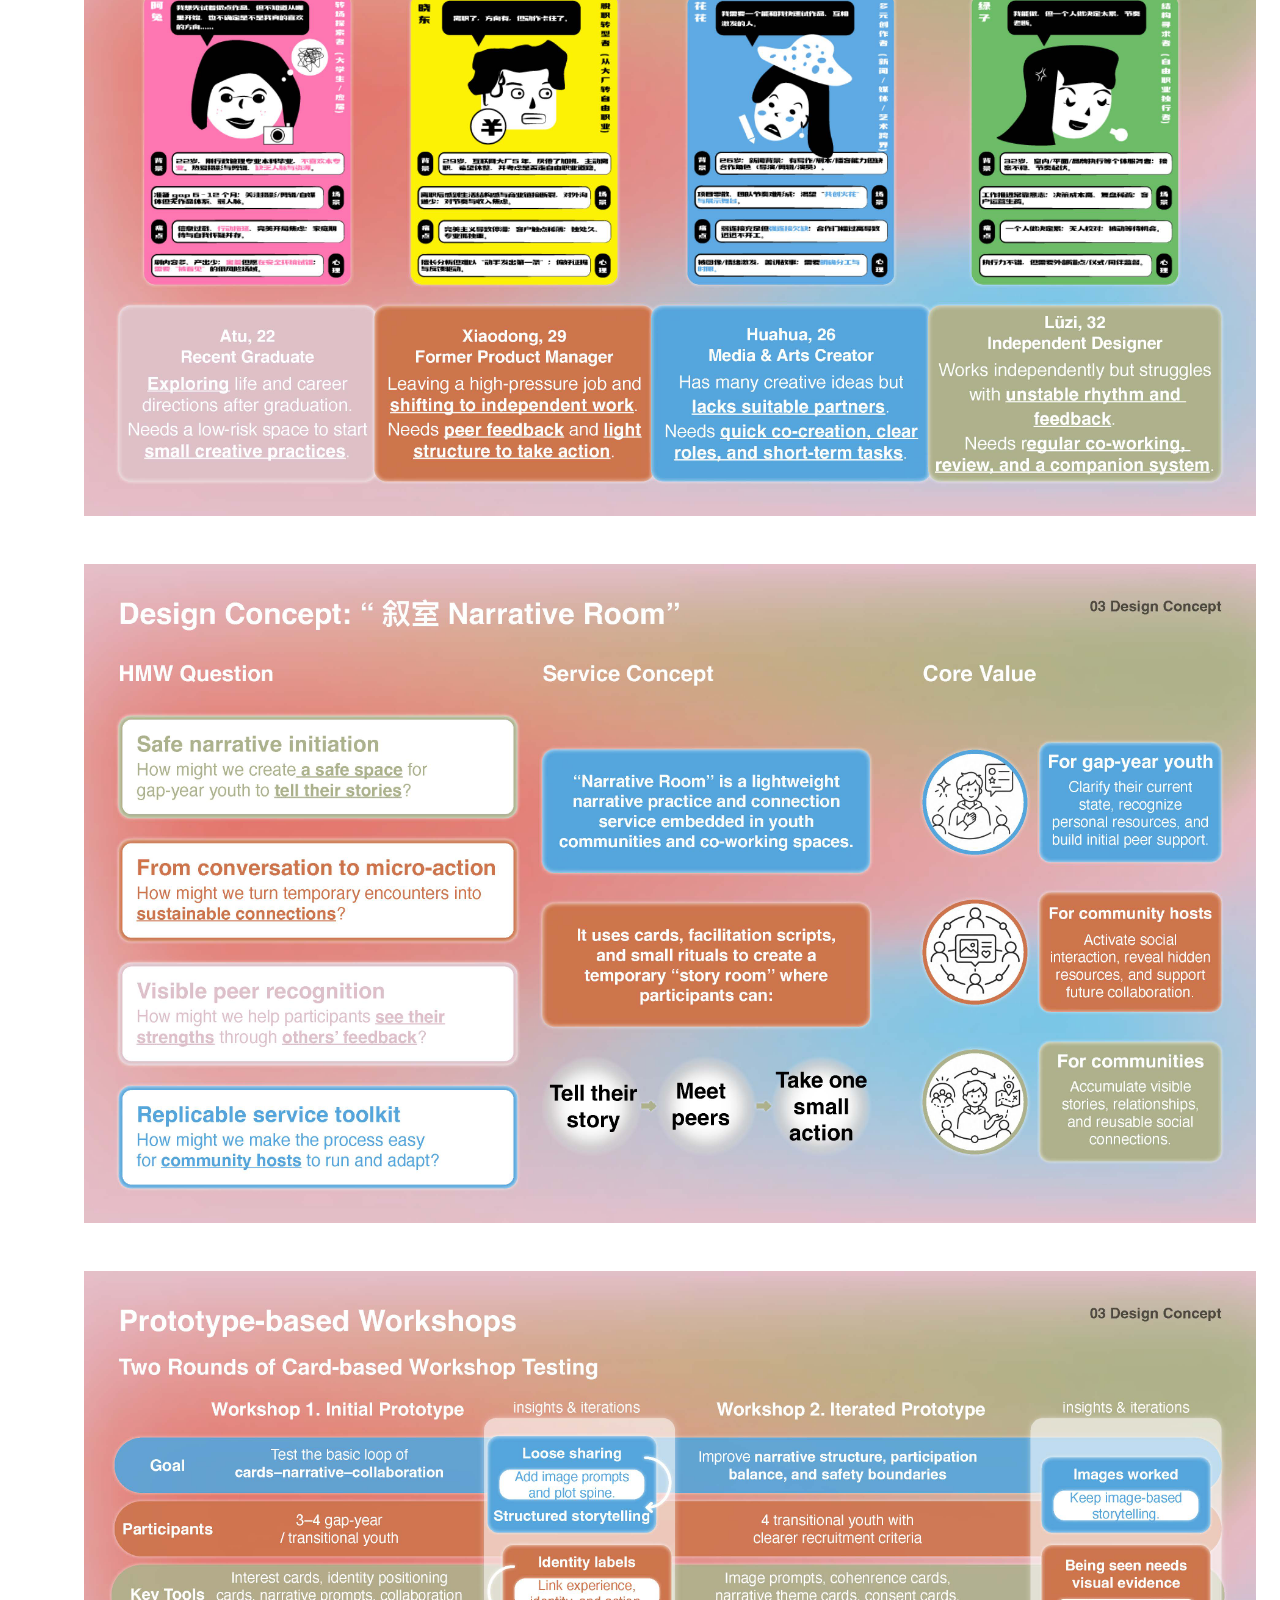
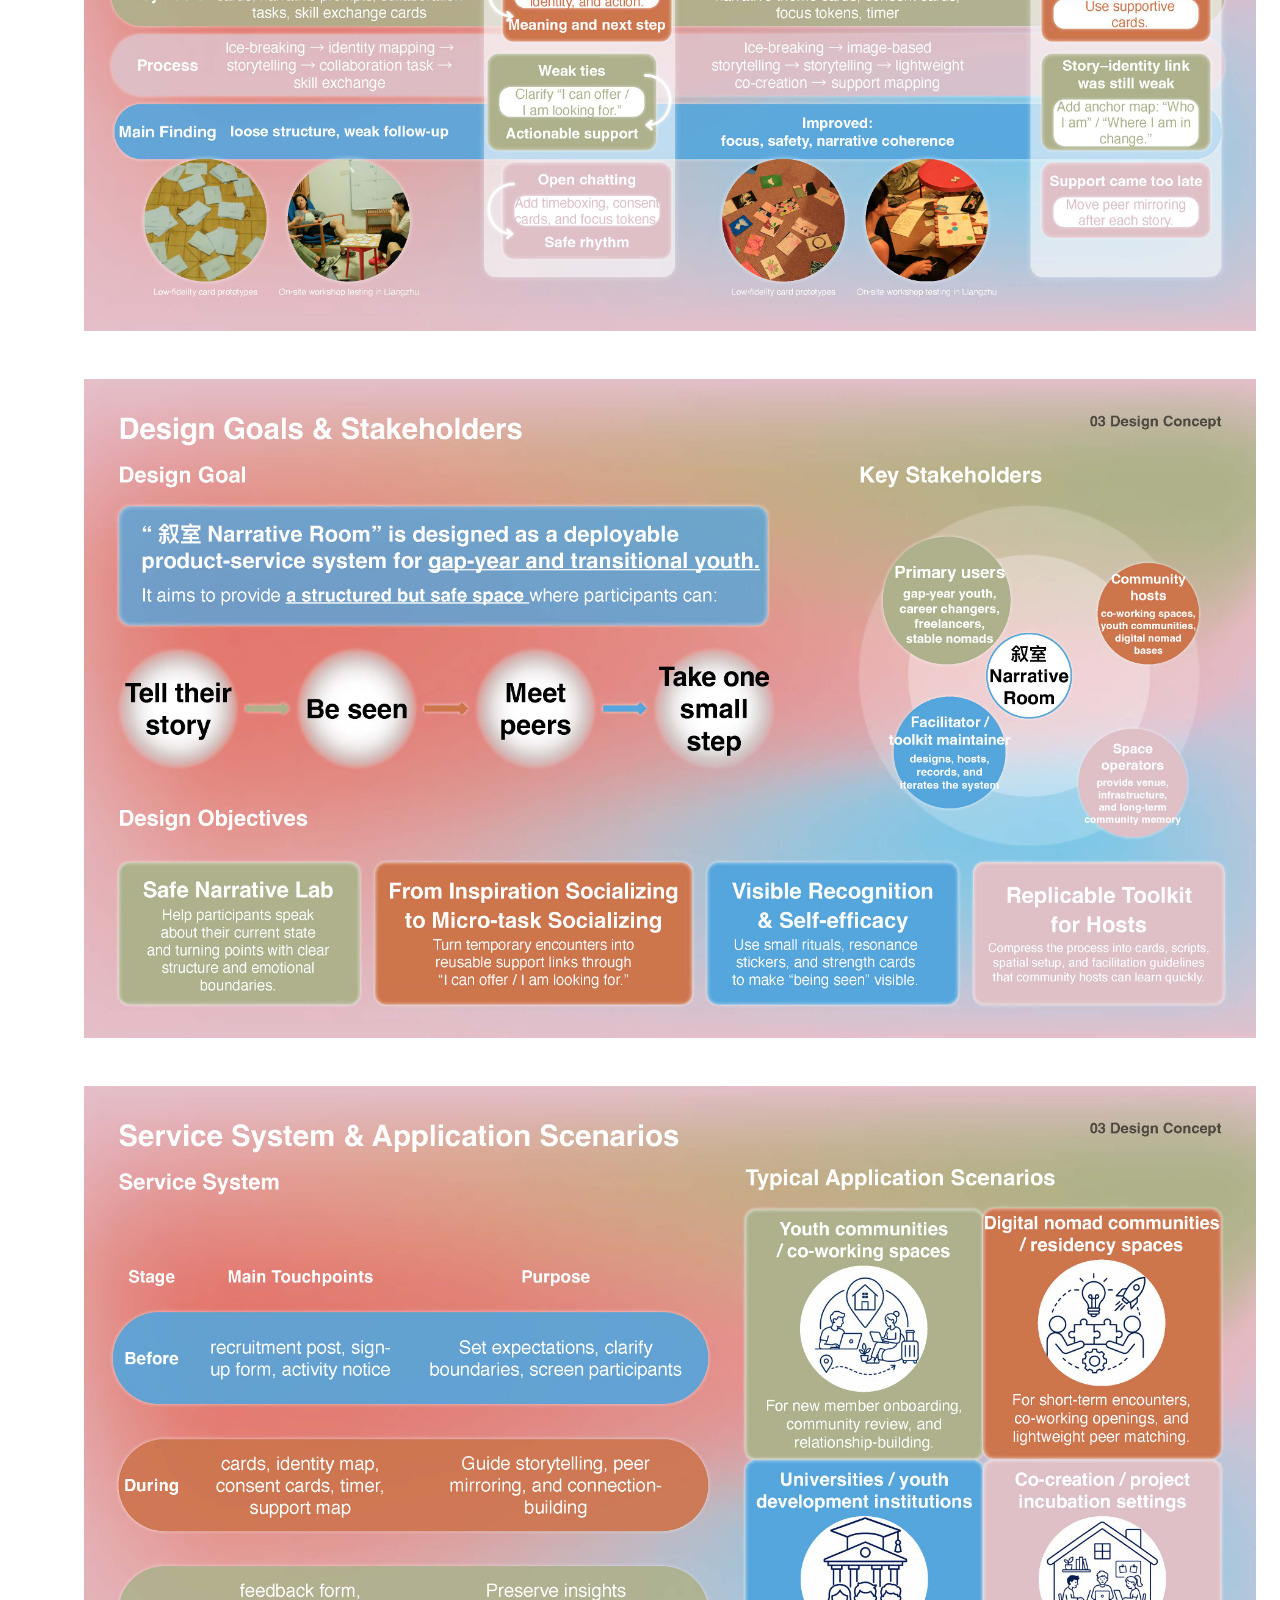
==== commit efc5d144: "Update narrative-room.html" ====
--- a/narrative-room.html
+++ b/narrative-room.html
@@ -144,8 +144,219 @@
  <p>May 2026</p>
   </div>
 </section>
-
-      
+ <p class="section-title">Thesis Presentation</p>
+       <section class="full-image-block">
+        <img
+          src="images/narrative-room-slides_Page_01.jpg"
+          alt="Narrative Room full image"
+          class="zoomable-image"
+        />
+      </section>
+         <section class="full-image-block">
+        <img
+          src="images/narrative-room-slides_Page_02.jpg"
+          alt="Narrative Room full image"
+          class="zoomable-image"
+        />
+      </section>
+            <section class="full-image-block">
+        <img
+          src="images/narrative-room-slides_Page_03.jpg"
+          alt="Narrative Room full image"
+          class="zoomable-image"
+        />
+      </section>
+         <section class="full-image-block">
+        <img
+          src="images/narrative-room-slides_Page_04.jpg"
+          alt="Narrative Room full image"
+          class="zoomable-image"
+        />
+      </section>
+       <section class="full-image-block">
+        <img
+          src="images/narrative-room-slides_Page_05.jpg"
+          alt="Narrative Room full image"
+          class="zoomable-image"
+        />
+      </section>
+         <section class="full-image-block">
+        <img
+          src="images/narrative-room-slides_Page_06.jpg"
+          alt="Narrative Room full image"
+          class="zoomable-image"
+        />
+      </section>
+         <section class="full-image-block">
+        <img
+          src="images/narrative-room-slides_Page_07.jpg"
+          alt="Narrative Room full image"
+          class="zoomable-image"
+        />
+      </section>
+         <section class="full-image-block">
+        <img
+          src="images/narrative-room-slides_Page_08.jpg"
+          alt="Narrative Room full image"
+          class="zoomable-image"
+        />
+      </section>
+         <section class="full-image-block">
+        <img
+          src="images/narrative-room-slides_Page_09.jpg"
+          alt="Narrative Room full image"
+          class="zoomable-image"
+        />
+      </section>
+         <section class="full-image-block">
+        <img
+          src="images/narrative-room-slides_Page_10.jpg"
+          alt="Narrative Room full image"
+          class="zoomable-image"
+        />
+      </section>
+         <section class="full-image-block">
+        <img
+          src="images/narrative-room-slides_Page_11.jpg"
+          alt="Narrative Room full image"
+          class="zoomable-image"
+        />
+      </section>
+         <section class="full-image-block">
+        <img
+          src="images/narrative-room-slides_Page_12.jpg"
+          alt="Narrative Room full image"
+          class="zoomable-image"
+        />
+      </section>
+         <section class="full-image-block">
+        <img
+          src="images/narrative-room-slides_Page_13.jpg"
+          alt="Narrative Room full image"
+          class="zoomable-image"
+        />
+      </section>
+         <section class="full-image-block">
+        <img
+          src="images/narrative-room-slides_Page_14.jpg"
+          alt="Narrative Room full image"
+          class="zoomable-image"
+        />
+      </section>
+
+         <section class="full-image-block">
+        <img
+          src="images/narrative-room-slides_Page_15.jpg"
+          alt="Narrative Room full image"
+          class="zoomable-image"
+        />
+      </section>
+
+         <section class="full-image-block">
+        <img
+          src="images/narrative-room-slides_Page_16.jpg"
+          alt="Narrative Room full image"
+          class="zoomable-image"
+        />
+      </section>
+          <section class="full-image-block">
+        <img
+          src="images/narrative-room-slides_Page_17.jpg"
+          alt="Narrative Room full image"
+          class="zoomable-image"
+        />
+      </section>
+          <section class="full-image-block">
+        <img
+          src="images/narrative-room-slides_Page_18.jpg"
+          alt="Narrative Room full image"
+          class="zoomable-image"
+        />
+      </section>
+            <section class="full-image-block">
+        <img
+          src="images/narrative-room-slides_Page_19.jpg"
+          alt="Narrative Room full image"
+          class="zoomable-image"
+        />
+      </section>
+            <section class="full-image-block">
+        <img
+          src="images/narrative-room-slides_Page_20.jpg"
+          alt="Narrative Room full image"
+          class="zoomable-image"
+        />
+      </section>
+            <section class="full-image-block">
+        <img
+          src="images/narrative-room-slides_Page_21.jpg"
+          alt="Narrative Room full image"
+          class="zoomable-image"
+        />
+      </section>
+          <section class="full-image-block">
+        <img
+          src="images/narrative-room-slides_Page_22.jpg"
+          alt="Narrative Room full image"
+          class="zoomable-image"
+        />
+      </section>
+       <section class="full-image-block">
+        <img
+          src="images/narrative-room-slides_Page_23.jpg"
+          alt="Narrative Room full image"
+          class="zoomable-image"
+        />
+      </section>
+       <section class="full-image-block">
+        <img
+          src="images/narrative-room-slides_Page_24.jpg"
+          alt="Narrative Room full image"
+          class="zoomable-image"
+        />
+      </section>
+       <section class="full-image-block">
+        <img
+          src="images/narrative-room-slides_Page_25.jpg"
+          alt="Narrative Room full image"
+          class="zoomable-image"
+        />
+      </section>
+       <section class="full-image-block">
+        <img
+          src="images/narrative-room-slides_Page_26.jpg"
+          alt="Narrative Room full image"
+          class="zoomable-image"
+        />
+      </section>
+       <section class="full-image-block">
+        <img
+          src="images/narrative-room-slides_Page_27.jpg"
+          alt="Narrative Room full image"
+          class="zoomable-image"
+        />
+      </section>
+       <section class="full-image-block">
+        <img
+          src="images/narrative-room-slides_Page_28.jpg"
+          alt="Narrative Room full image"
+          class="zoomable-image"
+        />
+      </section>
+       <section class="full-image-block">
+        <img
+          src="images/narrative-room-slides_Page_29.jpg"
+          alt="Narrative Room full image"
+          class="zoomable-image"
+        />
+      </section>
+       <section class="full-image-block">
+        <img
+          src="images/narrative-room-slides_Page_30.jpg"
+          alt="Narrative Room full image"
+          class="zoomable-image"
+        />
+      </section>
     </main>
   <div class="lightbox" id="lightbox">
   <button class="lightbox-close" id="lightbox-close" aria-label="Close image">Close</button>
